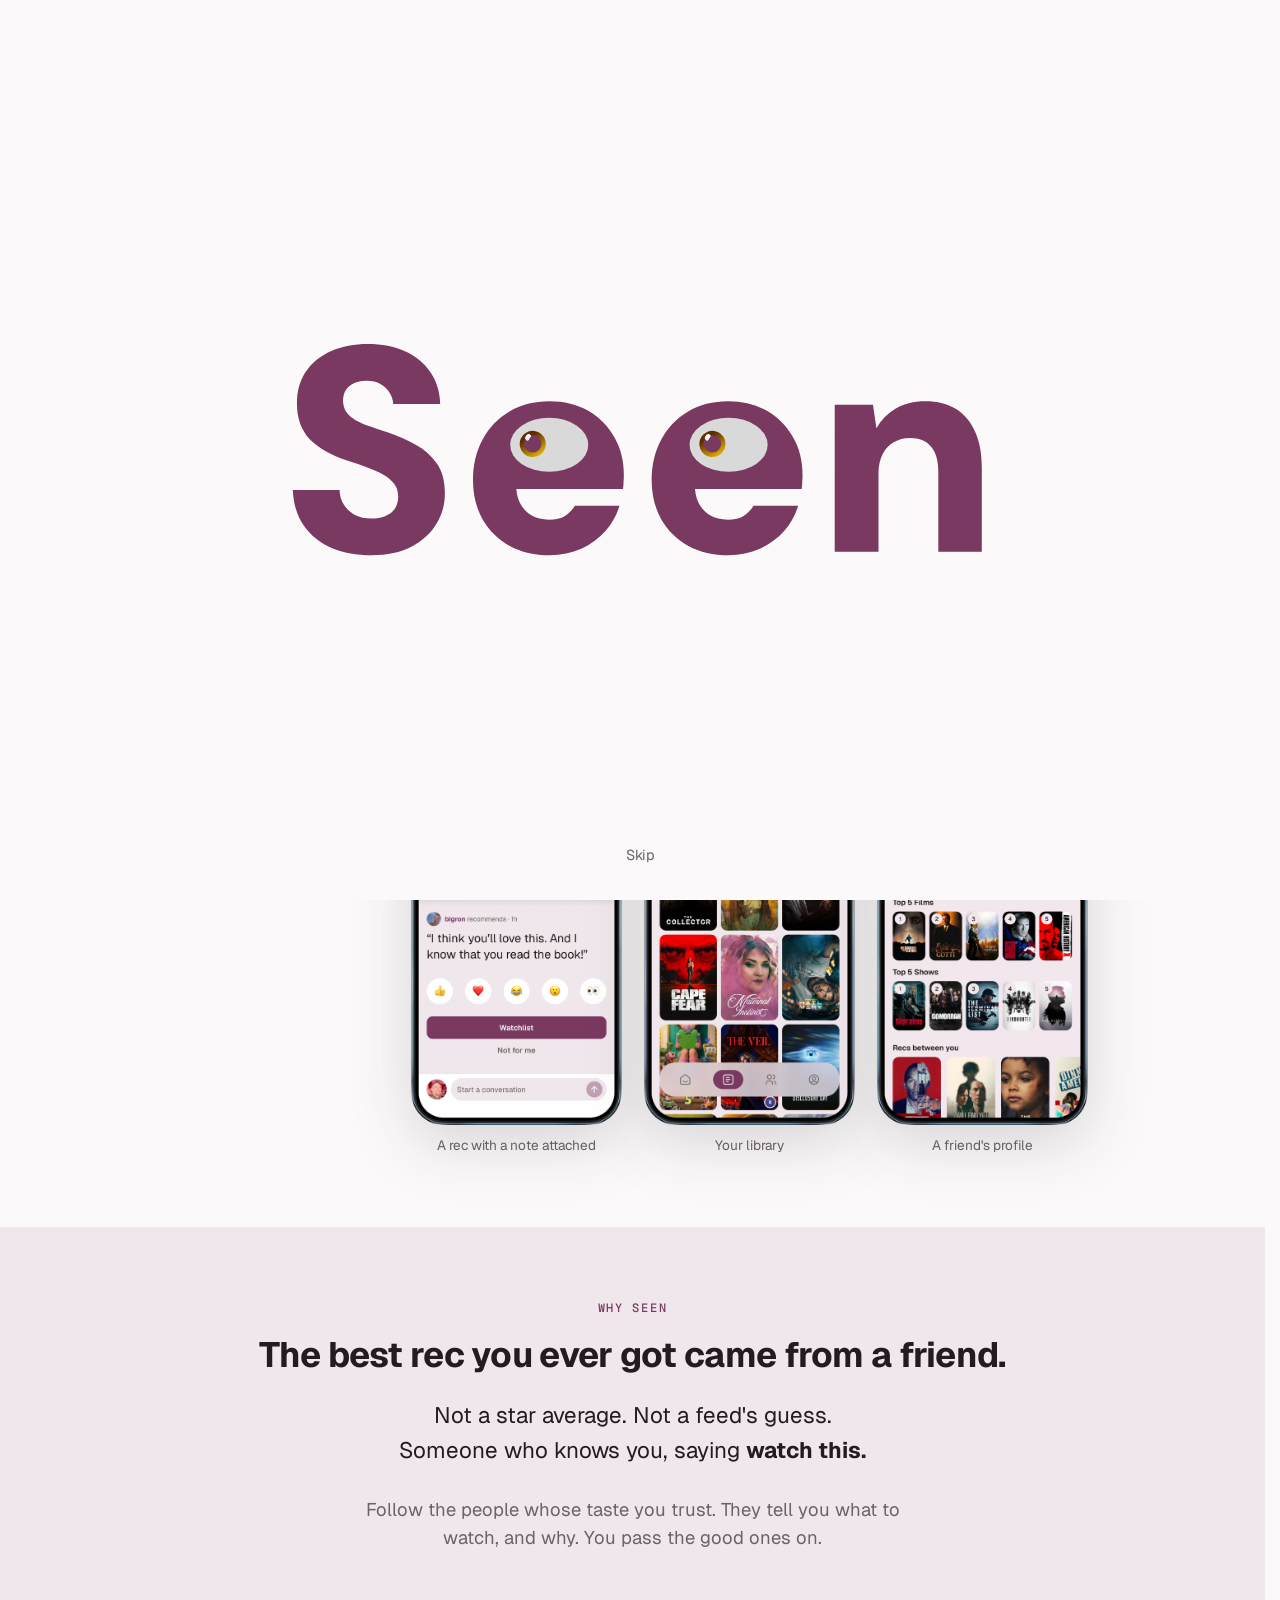
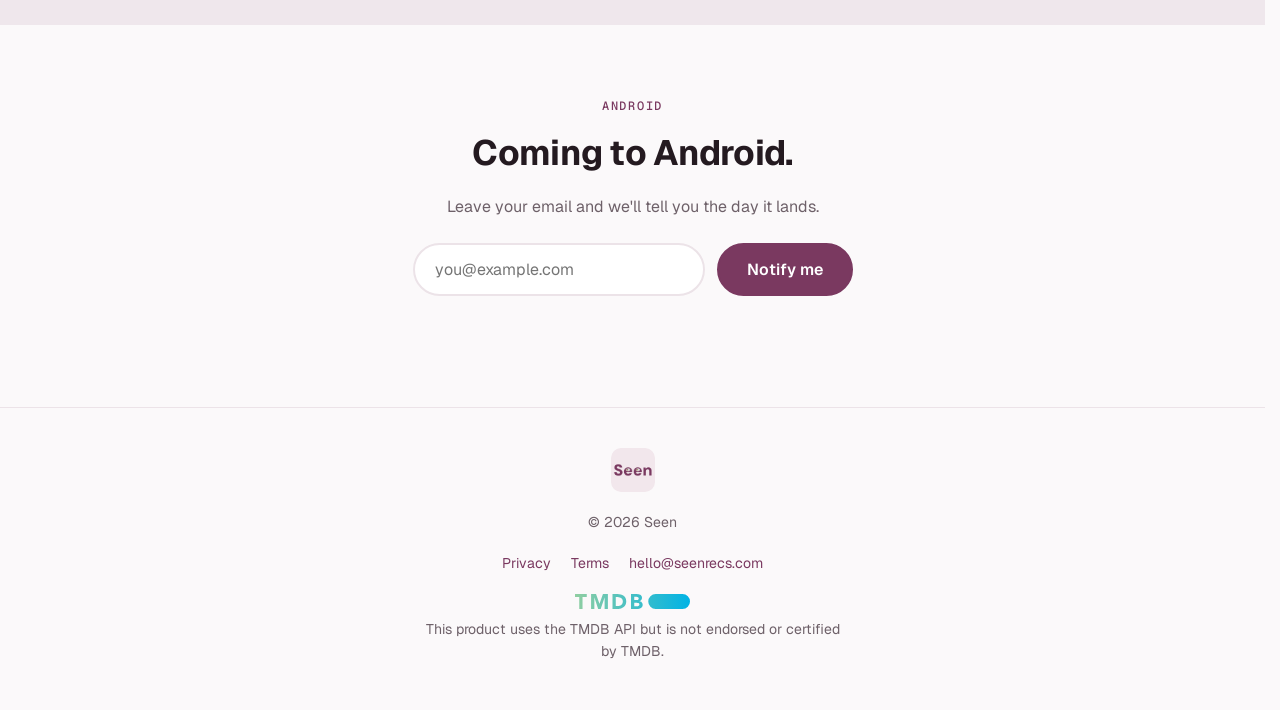
==== index.html @ de1d8d39 "copy: no em dashes in outgoing copy — dot separators in titles, sentence breaks in prose Co-Authored" ====
<!DOCTYPE html>
<html lang="en">
<head>
  <meta charset="UTF-8" />
  <meta name="viewport" content="width=device-width, initial-scale=1" />
  <title>Seen · What to watch, from friends you trust</title>
  <meta name="description" content="Seen is movie and TV recommendations from friends you trust, not an algorithm. Download on the App Store." />
  <link rel="canonical" href="https://seenrecs.com/" />

  <!-- Link sharing (Open Graph + Twitter). og-image.png is supplied
       separately: 1200x630, referenced absolutely so scrapers resolve it. -->
  <meta property="og:title" content="Seen · What to watch, from friends you trust" />
  <meta property="og:description" content="Seen is movie and TV recommendations from friends you trust, not an algorithm. Download on the App Store." />
  <meta property="og:type" content="website" />
  <meta property="og:url" content="https://seenrecs.com/" />
  <meta property="og:image" content="https://seenrecs.com/assets/og-image.png" />
  <meta property="og:image:width" content="1200" />
  <meta property="og:image:height" content="630" />
  <meta name="twitter:card" content="summary_large_image" />
  <meta name="twitter:title" content="Seen · What to watch, from friends you trust" />
  <meta name="twitter:description" content="Seen is movie and TV recommendations from friends you trust, not an algorithm. Download on the App Store." />
  <meta name="twitter:image" content="https://seenrecs.com/assets/og-image.png" />

  <link rel="icon" type="image/png" href="assets/icon.png" />
  <link rel="icon" type="image/png" sizes="32x32" href="assets/favicon-32.png" />
  <link rel="apple-touch-icon" sizes="180x180" href="assets/apple-touch-icon.png" />

  <script type="application/ld+json">
  {
    "@context": "https://schema.org",
    "@type": "SoftwareApplication",
    "name": "Seen",
    "description": "Seen is movie and TV recommendations from friends you trust, not an algorithm.",
    "operatingSystem": "iOS",
    "applicationCategory": "EntertainmentApplication",
    "url": "https://seenrecs.com/",
    "installUrl": "https://apps.apple.com/app/id6775920785"
  }
  </script>
  <script>
    // Decide the first-visit intro BEFORE first paint, so the site never
    // flashes underneath it. The class shows the overlay and locks scroll
    // via CSS; main.js reads the same class to run the sequence. Any
    // failure (blocked localStorage etc.) means no intro, site as normal.
    try {
      if (
        !matchMedia("(prefers-reduced-motion: reduce)").matches &&
        (new URLSearchParams(location.search).has("intro") ||
          !localStorage.getItem("seen-intro-seen"))
      ) {
        document.documentElement.classList.add("intro-pending");
      }
    } catch (e) {}
  </script>
  <link rel="preconnect" href="https://fonts.googleapis.com" />
  <link rel="preconnect" href="https://fonts.gstatic.com" crossorigin />
  <link href="https://fonts.googleapis.com/css2?family=Geist:wght@400;500;600;700;800&family=Geist+Mono:wght@400;500&display=swap" rel="stylesheet" />
  <link rel="stylesheet" href="styles.css" />
</head>
<body>

  <!-- ============================================================ -->
  <!-- FIRST-VISIT INTRO OVERLAY                                     -->
  <!-- Shown only when <html> has .intro-pending (set pre-paint in   -->
  <!-- the head). main.js clones the hero lockup into .intro-stage,  -->
  <!-- plays the darts full screen, then FLIPs it onto the hero.     -->
  <!-- ============================================================ -->
  <div class="intro" id="intro">
    <div class="intro-bg"></div>
    <div class="intro-stage" id="intro-stage" aria-hidden="true"></div>
    <button class="intro-skip" type="button" id="intro-skip" aria-label="Skip intro">Skip</button>
  </div>

  <!-- ============================================================ -->
  <!-- HERO                                                          -->
  <!-- ============================================================ -->
  <header class="hero">
    <div class="lockup-wrap">

      <!--
        Real wordmark, inlined from assets/wordwitheyes.svg (Figma export)
        so the irises can be animated — an <img> would not expose them.
        main.js hooks: .eye = whole eyeball groups (appear + blink),
        .iris = iris/pupil/highlight groups (gaze darts),
        .word-part = letterforms (assembly). Keep those classes if the
        export is ever replaced.
      -->
      <div class="lockup" role="img" aria-label="Seen">
        <svg class="lockup-svg" viewBox="0 0 906 266" fill="none" xmlns="http://www.w3.org/2000/svg" aria-hidden="true" focusable="false">
          <path class="word-part" id="wordmark" d="M114.934 265.853C96.5737 265.853 79.9272 262.793 64.9944 256.673C50.3064 250.308 38.6784 241.006 30.1104 228.766C21.5424 216.526 16.8912 201.47 16.1568 183.6H74.9088C75.1536 190.699 76.9896 196.942 80.4168 202.327C83.844 207.713 88.4952 211.997 94.3704 215.179C100.246 218.117 107.1 219.586 114.934 219.586C121.543 219.586 127.296 218.607 132.192 216.648C137.333 214.445 141.372 211.385 144.31 207.468C147.247 203.307 148.716 198.166 148.716 192.046C148.716 185.681 147.002 180.295 143.575 175.889C140.148 171.238 135.497 167.321 129.622 164.138C123.746 160.711 116.892 157.651 109.058 154.958C101.47 152.021 93.2689 149.206 84.456 146.513C64.1376 139.903 48.4704 130.968 37.4544 119.707C26.6832 108.446 21.2976 93.3912 21.2976 74.5416C21.2976 58.8744 25.092 45.5328 32.6808 34.5168C40.5144 23.256 51.1632 14.688 64.6272 8.81279C78.0912 2.93759 93.3913 -1.04118e-05 110.527 -1.04118e-05C128.153 -1.04118e-05 143.698 3.05999 157.162 9.17999C170.626 15.0552 181.275 23.7456 189.108 35.2512C196.942 46.512 201.103 59.976 201.593 75.6432H142.474C142.229 70.2576 140.638 65.3616 137.7 60.9552C135.007 56.5488 131.213 52.9992 126.317 50.3064C121.666 47.6136 116.158 46.2672 109.793 46.2672C104.162 46.0224 99.0217 46.8792 94.3704 48.8376C89.964 50.5512 86.292 53.3664 83.3544 57.2832C80.6616 60.9552 79.3152 65.6064 79.3152 71.2368C79.3152 76.6224 80.6616 81.396 83.3544 85.5576C86.292 89.4744 90.2089 92.9016 95.1049 95.8392C100.246 98.532 106.121 101.102 112.73 103.55C119.585 105.998 127.051 108.446 135.13 110.894C148.104 115.301 159.977 120.564 170.748 126.684C181.764 132.559 190.577 140.393 197.187 150.185C204.041 159.732 207.468 172.462 207.468 188.374C207.468 202.327 203.796 215.179 196.452 226.93C189.353 238.68 178.949 248.105 165.24 255.204C151.776 262.303 135.007 265.853 114.934 265.853ZM339.413 265.853C320.319 265.853 303.55 261.936 289.107 254.103C274.664 246.024 263.281 234.886 254.957 220.687C246.879 206.244 242.84 189.72 242.84 171.115C242.84 152.021 246.879 135.007 254.957 120.074C263.036 105.142 274.297 93.3912 288.74 84.8232C303.183 76.2552 319.952 71.9712 339.046 71.9712C357.651 71.9712 373.93 76.0104 387.884 84.0888C401.838 92.1672 412.731 103.183 420.565 117.137C428.643 130.846 432.682 146.758 432.682 164.873C432.682 167.321 432.56 170.136 432.315 173.318C432.315 176.256 432.07 179.316 431.581 182.498H282.13V150.552H376.501C376.011 140.27 372.217 132.07 365.117 125.95C358.263 119.585 349.695 116.402 339.413 116.402C331.58 116.402 324.481 118.238 318.116 121.91C311.751 125.582 306.61 131.09 302.693 138.434C299.021 145.778 297.185 155.081 297.185 166.342V177.358C297.185 185.926 298.777 193.514 301.959 200.124C305.386 206.734 310.16 211.875 316.28 215.547C322.645 219.219 330.111 221.055 338.679 221.055C346.757 221.055 353.367 219.463 358.508 216.281C363.893 212.854 368.055 208.57 370.993 203.429H427.174C423.747 215.179 417.872 225.828 409.549 235.375C401.226 244.678 391.066 252.144 379.071 257.775C367.076 263.16 353.857 265.853 339.413 265.853ZM564.252 265.853C545.157 265.853 528.389 261.936 513.945 254.103C499.502 246.024 488.119 234.886 479.796 220.687C471.717 206.244 467.678 189.72 467.678 171.115C467.678 152.021 471.717 135.007 479.796 120.074C487.874 105.142 499.135 93.3912 513.578 84.8232C528.021 76.2552 544.79 71.9712 563.885 71.9712C582.489 71.9712 598.769 76.0104 612.722 84.0888C626.676 92.1672 637.57 103.183 645.403 117.137C653.482 130.846 657.521 146.758 657.521 164.873C657.521 167.321 657.398 170.136 657.154 173.318C657.154 176.256 656.909 179.316 656.419 182.498H506.969V150.552H601.339C600.849 140.27 597.055 132.07 589.956 125.95C583.101 119.585 574.533 116.402 564.252 116.402C556.418 116.402 549.319 118.238 542.954 121.91C536.589 125.582 531.449 131.09 527.532 138.434C523.86 145.778 522.024 155.081 522.024 166.342V177.358C522.024 185.926 523.615 193.514 526.797 200.124C530.225 206.734 534.998 211.875 541.118 215.547C547.483 219.219 554.949 221.055 563.517 221.055C571.596 221.055 578.205 219.463 583.346 216.281C588.732 212.854 592.893 208.57 595.831 203.429H652.013C648.586 215.179 642.71 225.828 634.387 235.375C626.064 244.678 615.905 252.144 603.91 257.775C591.914 263.16 578.695 265.853 564.252 265.853ZM698.025 261.447V76.3776H746.128L750.534 106.121C756.165 95.8392 764.121 87.6384 774.402 81.5184C784.684 75.1536 797.169 71.9712 811.857 71.9712C827.279 71.9712 840.254 75.276 850.78 81.8856C861.306 88.4952 869.262 98.0424 874.648 110.527C880.278 122.767 883.094 137.822 883.094 155.693V261.447H828.381V160.834C828.381 147.37 825.443 136.966 819.568 129.622C813.938 122.033 804.88 118.238 792.395 118.238C785.051 118.238 778.319 120.074 772.199 123.746C766.324 127.174 761.673 132.192 758.245 138.802C754.818 145.411 753.105 153.367 753.105 162.67V261.447H698.025Z" fill="var(--plum)" />
          <path class="word-part" id="e-slot-right" d="M522.159 110.51H603.746V160.822H522.159V110.51Z" fill="var(--plum)" />
          <rect class="word-part" id="e-slot-left" x="297.794" y="110.51" width="81.5873" height="50.3122" fill="var(--plum)" />
          <g class="eye" id="eye-right">
            <ellipse id="eye-right-sclera" cx="564.493" cy="126.848" rx="49.1335" ry="34.0155" fill="#D9D9D9" />
            <!-- The exported pose (irises glancing left, as on the app icon) is the
                 rest / no-JS / reduced-motion state. data-center-dx/dy is each
                 iris's offset from the sclera centre; main.js uses it to hold the
                 eyes centred during the intro, then settles back to this pose. -->
            <g class="iris" id="eye-right-inner" data-center-dx="20.352" data-center-dy="1.149">
              <circle id="eye-right-iris" cx="544.141" cy="125.699" r="16.4185" transform="rotate(-32.5928 544.141 125.699)" fill="url(#paint0_linear_211_2)" />
              <circle id="eye-right-pupil" cx="544.141" cy="125.699" r="10.9457" fill="var(--plum)" />
              <path id="eye-right-highlight" d="M540.666 118.011C539.02 120.093 538.947 122.806 536.611 121.339C534.274 119.872 533.844 117.787 535.491 115.704C537.137 113.622 538.171 112.281 540.507 113.748C542.844 115.215 542.312 115.928 540.666 118.011Z" fill="#FFFEFE" />
            </g>
          </g>
          <g class="eye" id="eye-left">
            <ellipse id="eye-left-sclera" cx="338.768" cy="126.848" rx="49.1335" ry="34.0155" fill="#D9D9D9" />
            <g class="iris" id="eye-left-inner" data-center-dx="20.711" data-center-dy="1.149">
              <circle id="eye-left-iris" cx="318.057" cy="125.699" r="16.4185" transform="rotate(-32.5928 318.057 125.699)" fill="url(#paint1_linear_211_2)" />
              <circle id="eye-left-pupil" cx="318.057" cy="125.699" r="10.9457" fill="var(--plum)" />
              <path id="eye-left-highlight" d="M314.582 118.011C312.936 120.093 312.863 122.806 310.526 121.339C308.19 119.872 307.76 117.787 309.406 115.704C311.053 113.622 312.087 112.281 314.423 113.748C316.76 115.215 316.228 115.928 314.582 118.011Z" fill="#FFFEFE" />
            </g>
          </g>
          <defs>
<linearGradient id="paint0_linear_211_2" x1="544.141" y1="109.281" x2="544.141" y2="142.118" gradientUnits="userSpaceOnUse">
<stop offset="0.192308" stop-color="#5F2C00"/>
<stop offset="1" stop-color="#DCB000"/>
</linearGradient>
<linearGradient id="paint1_linear_211_2" x1="318.057" y1="109.281" x2="318.057" y2="142.118" gradientUnits="userSpaceOnUse">
<stop offset="0.192308" stop-color="#5F2C00"/>
<stop offset="1" stop-color="#DCB000"/>
</linearGradient>
</defs>
        </svg>

        <!-- Real early-user labels, in glance order: left, right, left.
             "bigron" is a handle — keep it lowercase. -->
        <div class="gaze-label gaze-label--left" id="gaze-label-1" aria-hidden="true">
          <div class="label-header">
            <img class="label-avatar" src="assets/bobby.png" alt="" width="24" height="24" />
            <span class="label-text">Bobby · Sinners</span>
          </div>
          <img class="label-poster" src="assets/poster-sinners.png" alt="" />
        </div>
        <div class="gaze-label gaze-label--right" id="gaze-label-2" aria-hidden="true">
          <div class="label-header">
            <img class="label-avatar" src="assets/paul.png" alt="" width="24" height="24" />
            <span class="label-text">Paul · The Penguin</span>
          </div>
          <img class="label-poster" src="assets/poster-penguin.png" alt="" />
        </div>
        <div class="gaze-label gaze-label--left gaze-label--low" id="gaze-label-3" aria-hidden="true">
          <div class="label-header">
            <img class="label-avatar" src="assets/bigron.png" alt="" width="24" height="24" />
            <span class="label-text">bigron · Reacher</span>
          </div>
          <img class="label-poster" src="assets/poster-reacher.png" alt="" />
        </div>
      </div>

      <!-- Reused from the app's sign-in screen. No period — it stands alone. -->
      <p class="strapline">What to watch, from the people<br />who actually know you</p>

      <div class="cta-row">
        <a class="btn btn--store" href="https://apps.apple.com/app/id6775920785">
          <svg class="btn-apple-logo" viewBox="0 0 814 1000" fill="currentColor" aria-hidden="true" focusable="false"><path d="M788.1 340.9c-5.8 4.5-108.2 62.2-108.2 190.5 0 148.4 130.3 200.9 134.2 202.2-.6 3.2-20.7 71.9-68.7 141.9-42.8 61.6-87.5 123.1-155.5 123.1s-85.5-39.5-164-39.5c-76.5 0-103.7 40.8-165.9 40.8s-105.6-57-155.5-127C46.7 790.7 0 663 0 541.8c0-194.4 126.4-297.5 250.8-297.5 66.1 0 121.2 43.4 162.7 43.4 39.5 0 101.1-46 176.3-46 28.5 0 130.9 2.6 198.3 99.2zm-234-181.5c31.1-36.9 53.1-88.1 53.1-139.3 0-7.1-.6-14.3-1.9-20.1-50.6 1.9-110.8 33.7-147.1 75.8-28.5 32.4-55.1 83.6-55.1 135.5 0 7.8 1.3 15.6 1.9 18.1 3.2.6 8.4 1.3 13.6 1.3 45.4 0 102.5-30.4 135.5-71.3z"/></svg>
          <span>Download on the App&nbsp;Store</span>
        </a>
        <!-- Google G, not a Play badge: still not a store link. -->
        <button class="btn btn--store" type="button" id="android-cta">
          <img class="btn-google-logo" src="assets/google-g.png" alt="" width="19" height="19" />
          <span>Get notified on Android</span>
        </button>
      </div>
    </div>
  </header>

  <main>

    <!-- ============================================================ -->
    <!-- APP SCREENSHOTS                                               -->
    <!-- ============================================================ -->
    <section class="section section--shots" aria-labelledby="shots-heading">
      <p class="eyebrow">The app</p>
      <h2 id="shots-heading">See what your friends are watching.</h2>

      <div class="shots-grid">
        <figure class="shot">
          <img class="shot-img" src="assets/screenshot-home.png" alt="Seen home screen with recommendations from friends" loading="lazy" />
          <figcaption>Recs from friends, on home</figcaption>
        </figure>
        <figure class="shot">
          <img class="shot-img" src="assets/screenshot-rec.png" alt="A recommendation from a friend with their note" loading="lazy" />
          <figcaption>A rec with a note&nbsp;attached</figcaption>
        </figure>
        <figure class="shot">
          <img class="shot-img" src="assets/screenshot-library.png" alt="The library of shows and films you have seen" loading="lazy" />
          <figcaption>Your library</figcaption>
        </figure>
        <figure class="shot">
          <img class="shot-img" src="assets/screenshot-profile.png" alt="A friend's profile on Seen" loading="lazy" />
          <figcaption>A friend's profile</figcaption>
        </figure>
      </div>
    </section>

    <!-- ============================================================ -->
    <!-- WHY / HOW IT WORKS                                            -->
    <!-- ============================================================ -->
    <section class="section section--why" aria-labelledby="why-heading">
      <p class="eyebrow">Why Seen</p>
      <h2 id="why-heading">The best rec you ever got came from a friend.</h2>
      <p class="why-copy">
        Not a star average. Not a feed's guess.<br />
        Someone who knows you, saying <strong>watch&nbsp;this.</strong>
      </p>
      <p class="why-copy why-copy--support">
        Follow the people whose taste you trust. They tell you what to watch,
        and why. You pass the good ones on.
      </p>
    </section>

    <!-- ============================================================ -->
    <!-- ANDROID SIGNUP                                                -->
    <!-- ============================================================ -->
    <section class="section section--android" id="android" aria-labelledby="android-heading">
      <p class="eyebrow">Android</p>
      <h2 id="android-heading">Coming to Android.</h2>
      <p class="android-copy">Leave your email and we'll tell you the day it&nbsp;lands.</p>

      <form class="signup-form" id="signup-form" novalidate>
        <div class="signup-row">
          <label class="visually-hidden" for="signup-email">Email address</label>
          <input
            class="signup-input"
            type="email"
            id="signup-email"
            name="email"
            placeholder="you@example.com"
            autocomplete="email"
            inputmode="email"
            required
          />
          <button class="btn btn--primary" type="submit" id="signup-submit">Notify me</button>
        </div>

        <!-- Honeypot: hidden from humans; bots that fill it get dropped silently. -->
        <div class="hp-field" aria-hidden="true">
          <label for="signup-website">Leave this field empty</label>
          <input type="text" id="signup-website" name="website" tabindex="-1" autocomplete="off" />
        </div>

        <p class="signup-status" id="signup-status" role="status" aria-live="polite"></p>
      </form>
    </section>
  </main>

  <!-- ============================================================ -->
  <!-- FOOTER                                                        -->
  <!-- ============================================================ -->
  <footer class="footer">
    <div class="footer-inner">
      <img class="footer-icon" src="assets/icon.png" alt="" width="44" height="44" />
      <p class="footer-brand">© 2026 Seen</p>

      <nav class="footer-links" aria-label="Footer">
        <a href="https://ptaylor126.github.io/seen/privacy.html">Privacy</a>
        <a href="https://ptaylor126.github.io/seen/terms.html">Terms</a>
        <!-- TODO: Replace with the real contact address (e.g. hello@seenrecs.com once domain email is set up). -->
        <a href="mailto:hello@seenrecs.com">hello@seenrecs.com</a>
      </nav>

      <div class="footer-tmdb">
        <!-- Official TMDB "blue short" logo, unmodified (TMDB's own
             green-to-blue gradient). 115x15 matches its 273.42:35.52
             viewBox ratio. -->
        <img class="tmdb-logo" src="assets/tmdb-logo.svg" alt="TMDB" width="115" height="15" />
        <p>This product uses the TMDB API but is not endorsed or certified by TMDB.</p>
      </div>
    </div>
  </footer>

  <script src="main.js"></script>
</body>
</html>
---- styles.css ----
/* ============================================================
   Seen — marketing site
   Plum system tokens from the site PRD (§5).
   ============================================================ */

:root {
  --plum:       #7A3960;  /* accent, brand */
  --plum-dark:  #5E2B4A;  /* hover */
  --wash:       #E4CADB;  /* soft plum panels */
  --wash-deep:  #EFE7EC;  /* icon background tone, section wash */
  --ink:        #241A20;  /* near-black warm text */
  --muted:      #6E6169;  /* secondary text */
  --paper:      #FBF9FA;  /* page background, warm white */
  --line:       #ECE3E8;  /* hairlines */

  --font-sans: "Geist", system-ui, -apple-system, sans-serif;
  --font-mono: "Geist Mono", ui-monospace, "SF Mono", monospace;
}

* {
  box-sizing: border-box;
  margin: 0;
  padding: 0;
}

html {
  scroll-behavior: smooth;
  /* Keep layout width identical whether or not the scrollbar is shown,
     so removing the intro's scroll lock doesn't reflow the page. */
  scrollbar-gutter: stable;
}

@media (prefers-reduced-motion: reduce) {
  html {
    scroll-behavior: auto;
  }
}

body {
  font-family: var(--font-sans);
  background: var(--paper);
  color: var(--ink);
  line-height: 1.5;
  -webkit-font-smoothing: antialiased;
}

.visually-hidden {
  position: absolute;
  width: 1px;
  height: 1px;
  overflow: hidden;
  clip: rect(0 0 0 0);
  white-space: nowrap;
}

/* ── Shared section chrome ─────────────────────────────────── */

.section {
  max-width: 960px;
  margin: 0 auto;
  padding: 72px 24px;
  text-align: center;
}

.eyebrow {
  font-family: var(--font-mono);
  font-size: 0.75rem;
  font-weight: 500;
  letter-spacing: 0.14em;
  text-transform: uppercase;
  color: var(--plum);
  margin-bottom: 12px;
}

.section h2 {
  font-size: clamp(1.6rem, 4vw, 2.2rem);
  font-weight: 700;
  letter-spacing: -0.02em;
  margin-bottom: 16px;
  text-wrap: balance;
}

/* Running copy: avoid a single orphaned word on the last line. */
.why-copy,
.android-copy,
.shot figcaption,
.footer-tmdb p {
  text-wrap: pretty;
}

/* ── Buttons: stadium pills ────────────────────────────────── */

.btn {
  display: inline-block;
  font-family: var(--font-sans);
  font-size: 1rem;
  font-weight: 600;
  line-height: 1;
  padding: 16px 28px;
  border-radius: 999px;
  border: 2px solid var(--plum);
  cursor: pointer;
  text-decoration: none;
  transition: background-color 0.15s ease, border-color 0.15s ease, color 0.15s ease;
}

.btn--primary {
  background: var(--plum);
  color: #fff;
}

.btn--primary:hover {
  background: var(--plum-dark);
  border-color: var(--plum-dark);
}

/* Hero download buttons: black like the app's store buttons, and a fixed
   equal width so the pair lines up. White on black is 21:1 contrast. */
.btn--store {
  display: inline-flex;
  align-items: center;
  justify-content: center;
  gap: 10px;
  width: 310px;
  background: #000;
  border-color: #000;
  color: #fff;
}

.btn--store {
  transition: background-color 0.15s ease, border-color 0.15s ease,
    transform 0.15s ease, box-shadow 0.15s ease;
}

/* Hover-capable devices only, so the lift can't stick after a tap. */
@media (hover: hover) {
  .btn--store:hover {
    background: #1d1d1f;
    border-color: #1d1d1f;
    transform: translateY(-2px);
    box-shadow: 0 10px 22px rgba(36, 26, 32, 0.28);
  }
}

.btn-apple-logo {
  width: 17px;
  height: 21px;
  flex: none;
  margin-top: -2px; /* optical centring of the Apple mark */
}

.btn-google-logo {
  width: 19px;
  height: 19px;
  flex: none;
}

.btn:focus-visible,
.signup-input:focus-visible,
a:focus-visible {
  outline: 3px solid var(--plum);
  outline-offset: 3px;
}

/* ── First-visit intro overlay ─────────────────────────────── */

/* Hidden unless the pre-paint head script adds .intro-pending to <html>.
   The overlay covers the site from the first frame; main.js populates
   .intro-stage and removes everything at handoff. */
.intro {
  display: none;
  position: fixed;
  inset: 0;
  z-index: 100;
  align-items: center;
  justify-content: center;
}

.intro-pending .intro {
  display: flex;
}

/* Lock page scroll while the overlay is up. */
.intro-pending {
  overflow: hidden;
}

/* Hide the hero's own lockup while the intro plays, so the backdrop
   fade doesn't show a second copy beneath the moving one. The class is
   removed at the exact moment the intro clone has landed on it. */
.intro-pending .hero .lockup-svg {
  visibility: hidden;
}

.intro-bg {
  position: absolute;
  inset: 0;
  background: var(--paper);
}

.intro-stage {
  position: relative;
  width: min(78vw, 720px);
}

/* Full screen gives the cards more room: bigger type, and they sit
   fully beside the lockup on the side the eyes glance to. */
.intro-stage .gaze-label {
  font-size: 1rem;
}

.intro-stage .gaze-label--left {
  left: auto;
  right: 100%;
  margin-right: 28px;
  top: -16%;
}

.intro-stage .gaze-label--right {
  right: auto;
  left: 100%;
  margin-left: 28px;
  top: 0;
}

.intro-stage .gaze-label--low {
  left: auto;
  right: 100%;
  margin-right: 28px;
  top: 30%;
}

/* Narrow screens: no room beside the lockup, so the cards sit above
   (left glances) and below (right glance) it instead, a size down so
   they clear the Skip control. */
@media (max-width: 600px) {
  .intro-stage .gaze-label {
    font-size: 0.85rem;
  }

  .intro-stage .gaze-label--left {
    right: auto;
    left: -4%;
    margin-right: 0;
    top: auto;
    bottom: 115%;
  }

  .intro-stage .gaze-label--right {
    left: auto;
    right: -4%;
    margin-left: 0;
    top: 115%;
  }

  .intro-stage .gaze-label--low {
    right: auto;
    left: 4%;
    margin-right: 0;
    top: 120%;
  }
}

.intro-skip {
  position: absolute;
  bottom: 28px;
  left: 50%;
  transform: translateX(-50%);
  background: none;
  border: none;
  padding: 8px 18px;
  border-radius: 999px;
  font-family: var(--font-sans);
  font-size: 0.9rem;
  color: var(--muted);
  cursor: pointer;
}

.intro-skip:hover {
  color: var(--ink);
  text-decoration: underline;
}

.intro-skip:focus-visible {
  outline: 3px solid var(--plum);
  outline-offset: 2px;
}

/* No Skip control on narrow/touch widths; the intro just plays. */
@media (max-width: 600px) {
  .intro-skip {
    display: none;
  }
}

/* ── Hero ──────────────────────────────────────────────────── */

.hero {
  padding: 48px 24px 64px;
  text-align: center;
}

.lockup-wrap {
  max-width: 720px;
  margin: 0 auto;
}

.lockup {
  position: relative;
  max-width: 520px;
  margin: 0 auto;
  padding: 40px 0 8px;
}

.lockup-svg {
  display: block;
  width: 100%;
  height: auto;
}

/* Default (no JS / reduced motion) = resting state: assembled lockup,
   eyes centred, labels hidden. JS only adds motion on top. */
.word-part,
.eye {
  transform-box: fill-box;
  transform-origin: center;
}

/* Smooths the hover eye-follow (main.js sets inline transforms). The
   dart animations are WAAPI and override base styles, so this
   transition never affects them. */
.iris {
  transition: transform 0.25s ease;
}

/* Mini rec card: friend line as a header, big poster underneath. The
   card sizes itself to the name-and-title line; the poster fills that
   width at its natural 2:3 ratio. */
.gaze-label {
  position: absolute;
  display: flex;
  flex-direction: column;
  gap: 8px;
  width: max-content;
  padding: 8px;
  background: #fff;
  border: 1px solid var(--line);
  border-radius: 14px;
  box-shadow: 0 10px 24px rgba(36, 26, 32, 0.1);
  font-size: 0.85rem;
  font-weight: 500;
  white-space: nowrap;
  opacity: 0;
  pointer-events: none;
}

.label-header {
  display: flex;
  align-items: center;
  gap: 8px;
  padding-right: 6px;
}

.label-poster {
  /* width: 0 keeps the image's intrinsic 315px out of the card's
     max-content sizing; min-width stretches it back to the card width
     set by the header line. */
  width: 0;
  min-width: 100%;
  height: auto;
  aspect-ratio: 2 / 3;
  object-fit: cover;
  border-radius: 8px;
}

.label-avatar {
  width: 24px;
  height: 24px;
  border-radius: 50%;
  object-fit: cover;
  flex: none;
}

/* Card positions in the in-page hero. Small screens first: the cards
   must never cover the word, and at page top there is only ~88px above
   the lockup (not enough for a card), so they all sit BELOW the word —
   left glances hug the left edge, the right glance the right edge.
   From 900px up they sit fully beside the word instead. */
.gaze-label--left {
  left: 0;
  top: 105%;
}

.gaze-label--right {
  right: 0;
  top: 105%;
}

.gaze-label--low {
  left: 8%;
  top: 112%;
}

@media (max-width: 899px) {
  /* One type size down so the below-the-word cards stay compact. */
  .hero .gaze-label {
    font-size: 0.75rem;
  }
}

@media (min-width: 900px) {
  .gaze-label--left {
    left: auto;
    right: 100%;
    margin-right: 16px;
    top: -25%;
  }

  .gaze-label--right {
    right: auto;
    left: 100%;
    margin-left: 16px;
    top: -25%;
  }

  .gaze-label--low {
    left: auto;
    right: 100%;
    margin-right: 16px;
    top: 15%;
  }
}

.strapline {
  font-size: clamp(1.35rem, 3.4vw, 1.75rem);
  font-weight: 600;
  letter-spacing: -0.015em;
  line-height: 1.3;
  color: var(--ink);
  margin: 24px auto 32px;
  max-width: 30em;
  text-wrap: balance;
}

.cta-row {
  display: flex;
  flex-wrap: wrap;
  justify-content: center;
  gap: 14px;
}

/* ── Scroll reveal ─────────────────────────────────────────── */

/* One restrained rule reused across the page: rise 12px, fade in, once.
   main.js adds .reveal (then .is-visible on intersection), so without JS
   or with reduced motion nothing is hidden and nothing moves. */
.reveal {
  opacity: 0;
  transform: translateY(12px);
  transition: opacity 0.5s ease-out, transform 0.5s ease-out;
  transition-delay: var(--reveal-delay, 0ms);
}

.reveal.is-visible {
  opacity: 1;
  transform: none;
}

/* ── Screenshots ───────────────────────────────────────────── */

.shots-grid {
  display: grid;
  grid-template-columns: repeat(auto-fit, minmax(150px, 1fr));
  gap: 20px;
  margin-top: 36px;
}

.shot-img {
  display: block;
  width: 100%;
  height: auto;
  /* The exports have transparent rounded corners, so drop-shadow follows
     the shape; box-shadow would draw a rectangle behind the corners. */
  filter: drop-shadow(0 18px 30px rgba(36, 26, 32, 0.16));
}

.shot figcaption {
  margin-top: 10px;
  font-size: 0.85rem;
  color: var(--muted);
}

/* ── Why / how it works ────────────────────────────────────── */

.section--why {
  max-width: none;
  background: var(--wash-deep);
}

/* Centered statement blocks; larger than body text so the section
   carries weight without the old three-step grid. */
.why-copy {
  max-width: 30em;
  margin: 0 auto;
  font-size: clamp(1.15rem, 2.4vw, 1.4rem);
  line-height: 1.55;
  color: var(--ink);
}

.why-copy strong {
  font-weight: 700;
}

.why-copy--support {
  margin-top: 28px;
  font-size: clamp(1rem, 2vw, 1.15rem);
  color: var(--muted);
}

/* ── Android signup ────────────────────────────────────────── */

.android-copy {
  color: var(--muted);
  margin-bottom: 24px;
}

.signup-form {
  max-width: 440px;
  margin: 0 auto;
}

.signup-row {
  display: flex;
  flex-wrap: wrap;
  justify-content: center;
  gap: 12px;
}

.signup-input {
  flex: 1 1 220px;
  font-family: var(--font-sans);
  font-size: 1rem;
  padding: 14px 20px;
  border: 2px solid var(--line);
  border-radius: 999px;
  background: #fff;
  color: var(--ink);
}

.signup-input:focus {
  border-color: var(--plum);
  outline: none;
}

/* Honeypot: visually gone but still in the DOM for bots to find. */
.hp-field {
  position: absolute;
  left: -9999px;
  width: 1px;
  height: 1px;
  overflow: hidden;
}

.signup-status {
  margin-top: 16px;
  font-size: 0.95rem;
  min-height: 1.5em;
}

.signup-status.is-error {
  color: #A03232;
}

/* ── Footer ────────────────────────────────────────────────── */

.footer {
  border-top: 1px solid var(--line);
  padding: 40px 24px 48px;
}

.footer-inner {
  max-width: 960px;
  margin: 0 auto;
  display: flex;
  flex-direction: column;
  align-items: center;
  gap: 20px;
  text-align: center;
  font-size: 0.88rem;
  color: var(--muted);
}

/* App icon sits centered above the copyright line. The column gap on
   .footer-inner provides the space beneath it. */
.footer-icon {
  width: 44px;
  height: 44px;
  border-radius: 10px;
}

.footer-links {
  display: flex;
  flex-wrap: wrap;
  justify-content: center;
  gap: 20px;
}

.footer-links a {
  color: var(--plum);
  text-decoration: none;
}

.footer-links a:hover {
  text-decoration: underline;
}

.footer-tmdb {
  display: flex;
  flex-direction: column;
  align-items: center;
  gap: 10px;
  max-width: 34em;
}

.tmdb-logo {
  height: 15px;
  width: auto;
}

/* ── Small screens ─────────────────────────────────────────── */

@media (max-width: 480px) {
  .section {
    padding: 56px 20px;
  }

  .cta-row .btn {
    width: 100%;
    text-align: center;
  }

  /* Smaller cards so they do not overflow narrow screens. */
  .gaze-label {
    font-size: 0.75rem;
    gap: 6px;
    padding: 6px;
    border-radius: 12px;
  }

  .label-header {
    gap: 6px;
  }

  .label-avatar {
    width: 20px;
    height: 20px;
  }
}
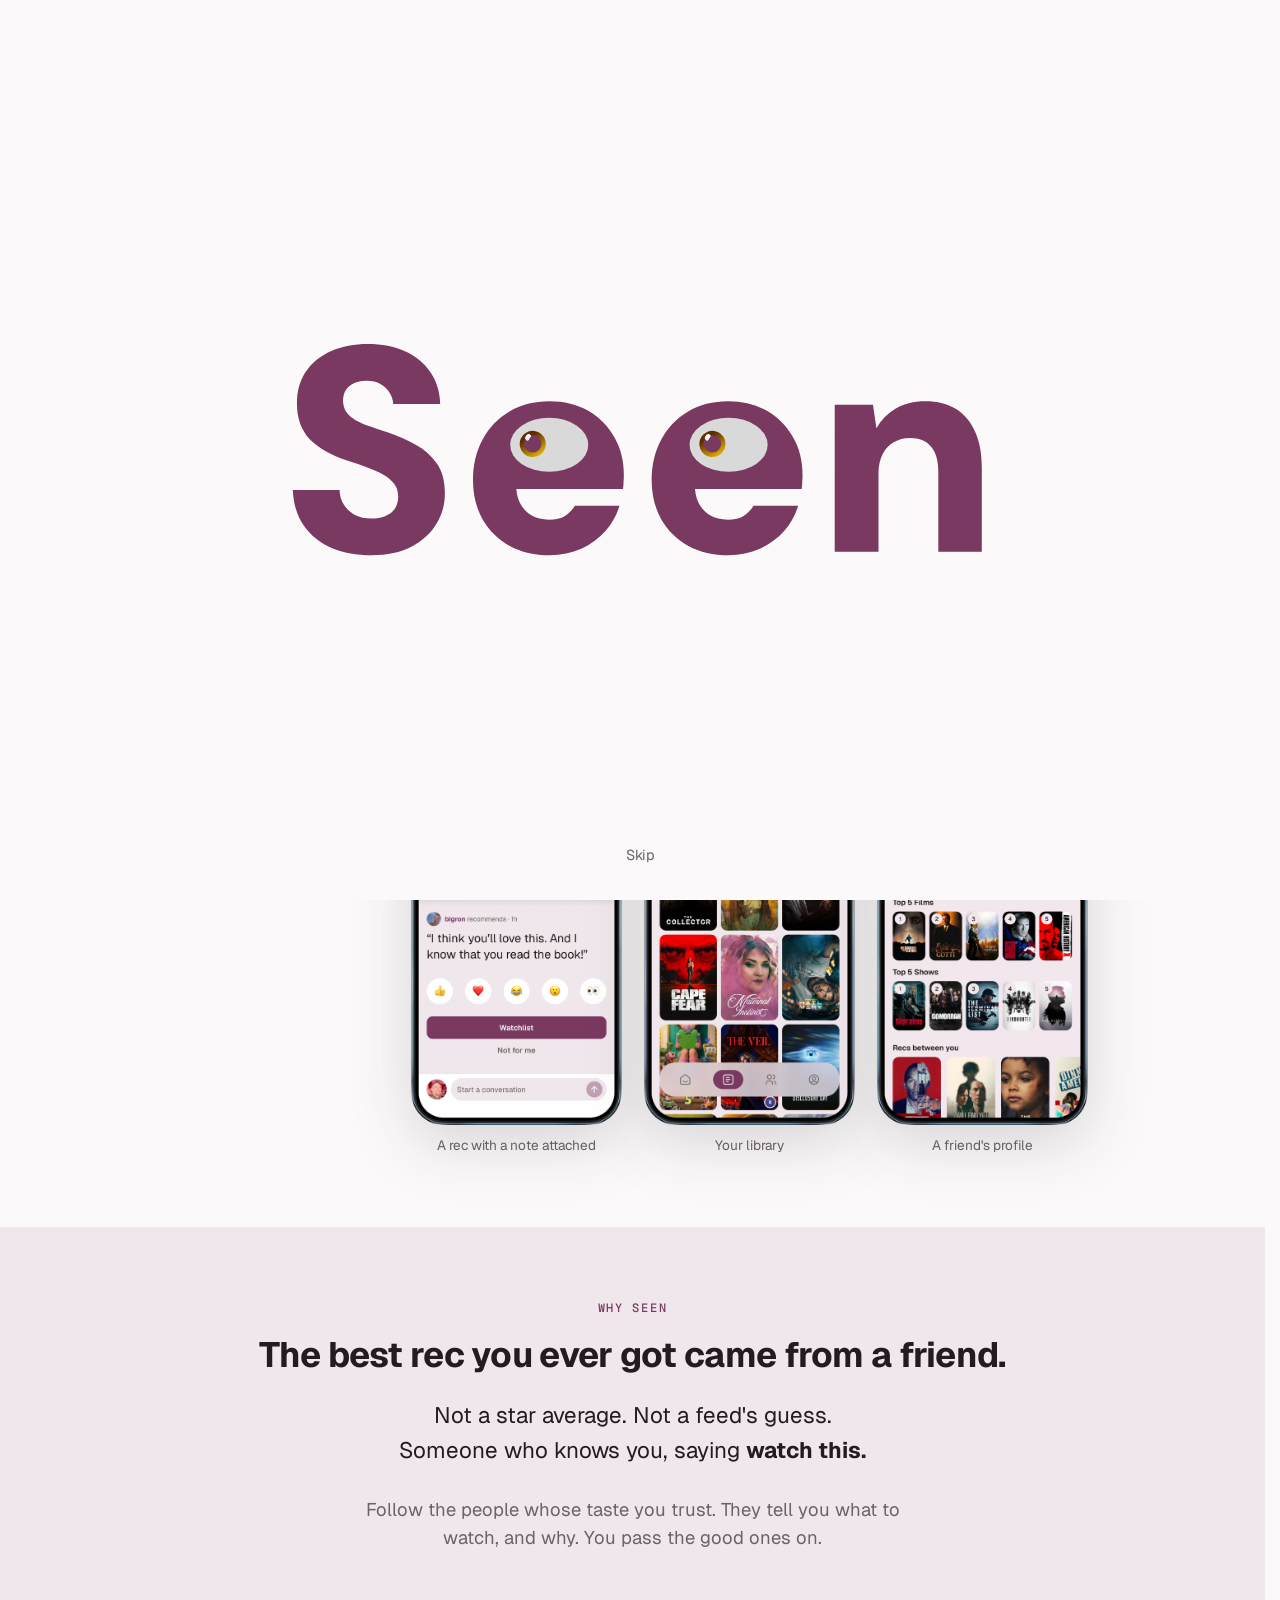
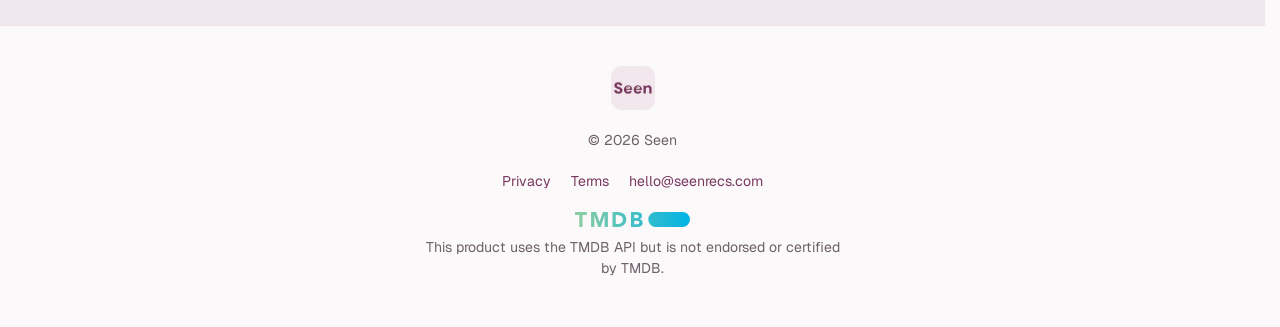
==== commit 8c766ee5: "Android is live: Play Store CTAs replace the waitlist" ====
--- a/index.html
+++ b/index.html
@@ -155,11 +155,10 @@
           <svg class="btn-apple-logo" viewBox="0 0 814 1000" fill="currentColor" aria-hidden="true" focusable="false"><path d="M788.1 340.9c-5.8 4.5-108.2 62.2-108.2 190.5 0 148.4 130.3 200.9 134.2 202.2-.6 3.2-20.7 71.9-68.7 141.9-42.8 61.6-87.5 123.1-155.5 123.1s-85.5-39.5-164-39.5c-76.5 0-103.7 40.8-165.9 40.8s-105.6-57-155.5-127C46.7 790.7 0 663 0 541.8c0-194.4 126.4-297.5 250.8-297.5 66.1 0 121.2 43.4 162.7 43.4 39.5 0 101.1-46 176.3-46 28.5 0 130.9 2.6 198.3 99.2zm-234-181.5c31.1-36.9 53.1-88.1 53.1-139.3 0-7.1-.6-14.3-1.9-20.1-50.6 1.9-110.8 33.7-147.1 75.8-28.5 32.4-55.1 83.6-55.1 135.5 0 7.8 1.3 15.6 1.9 18.1 3.2.6 8.4 1.3 13.6 1.3 45.4 0 102.5-30.4 135.5-71.3z"/></svg>
           <span>Download on the App&nbsp;Store</span>
         </a>
-        <!-- Google G, not a Play badge: still not a store link. -->
-        <button class="btn btn--store" type="button" id="android-cta">
+        <a class="btn btn--store" href="https://play.google.com/store/apps/details?id=com.paultaylor.seen">
           <img class="btn-google-logo" src="assets/google-g.png" alt="" width="19" height="19" />
-          <span>Get notified on Android</span>
-        </button>
+          <span>Get it on Google Play</span>
+        </a>
       </div>
     </div>
   </header>
@@ -208,40 +207,6 @@
         and why. You pass the good ones on.
       </p>
     </section>
-
-    <!-- ============================================================ -->
-    <!-- ANDROID SIGNUP                                                -->
-    <!-- ============================================================ -->
-    <section class="section section--android" id="android" aria-labelledby="android-heading">
-      <p class="eyebrow">Android</p>
-      <h2 id="android-heading">Coming to Android.</h2>
-      <p class="android-copy">Leave your email and we'll tell you the day it&nbsp;lands.</p>
-
-      <form class="signup-form" id="signup-form" novalidate>
-        <div class="signup-row">
-          <label class="visually-hidden" for="signup-email">Email address</label>
-          <input
-            class="signup-input"
-            type="email"
-            id="signup-email"
-            name="email"
-            placeholder="you@example.com"
-            autocomplete="email"
-            inputmode="email"
-            required
-          />
-          <button class="btn btn--primary" type="submit" id="signup-submit">Notify me</button>
-        </div>
-
-        <!-- Honeypot: hidden from humans; bots that fill it get dropped silently. -->
-        <div class="hp-field" aria-hidden="true">
-          <label for="signup-website">Leave this field empty</label>
-          <input type="text" id="signup-website" name="website" tabindex="-1" autocomplete="off" />
-        </div>
-
-        <p class="signup-status" id="signup-status" role="status" aria-live="polite"></p>
-      </form>
-    </section>
   </main>
 
   <!-- ============================================================ -->
--- a/styles.css
+++ b/styles.css
@@ -82,7 +82,6 @@
 
 /* Running copy: avoid a single orphaned word on the last line. */
 .why-copy,
-.android-copy,
 .shot figcaption,
 .footer-tmdb p {
   text-wrap: pretty;
@@ -156,7 +155,6 @@
 }
 
 .btn:focus-visible,
-.signup-input:focus-visible,
 a:focus-visible {
   outline: 3px solid var(--plum);
   outline-offset: 3px;
@@ -517,60 +515,6 @@
   color: var(--muted);
 }
 
-/* ── Android signup ────────────────────────────────────────── */
-
-.android-copy {
-  color: var(--muted);
-  margin-bottom: 24px;
-}
-
-.signup-form {
-  max-width: 440px;
-  margin: 0 auto;
-}
-
-.signup-row {
-  display: flex;
-  flex-wrap: wrap;
-  justify-content: center;
-  gap: 12px;
-}
-
-.signup-input {
-  flex: 1 1 220px;
-  font-family: var(--font-sans);
-  font-size: 1rem;
-  padding: 14px 20px;
-  border: 2px solid var(--line);
-  border-radius: 999px;
-  background: #fff;
-  color: var(--ink);
-}
-
-.signup-input:focus {
-  border-color: var(--plum);
-  outline: none;
-}
-
-/* Honeypot: visually gone but still in the DOM for bots to find. */
-.hp-field {
-  position: absolute;
-  left: -9999px;
-  width: 1px;
-  height: 1px;
-  overflow: hidden;
-}
-
-.signup-status {
-  margin-top: 16px;
-  font-size: 0.95rem;
-  min-height: 1.5em;
-}
-
-.signup-status.is-error {
-  color: #A03232;
-}
-
 /* ── Footer ────────────────────────────────────────────────── */
 
 .footer {
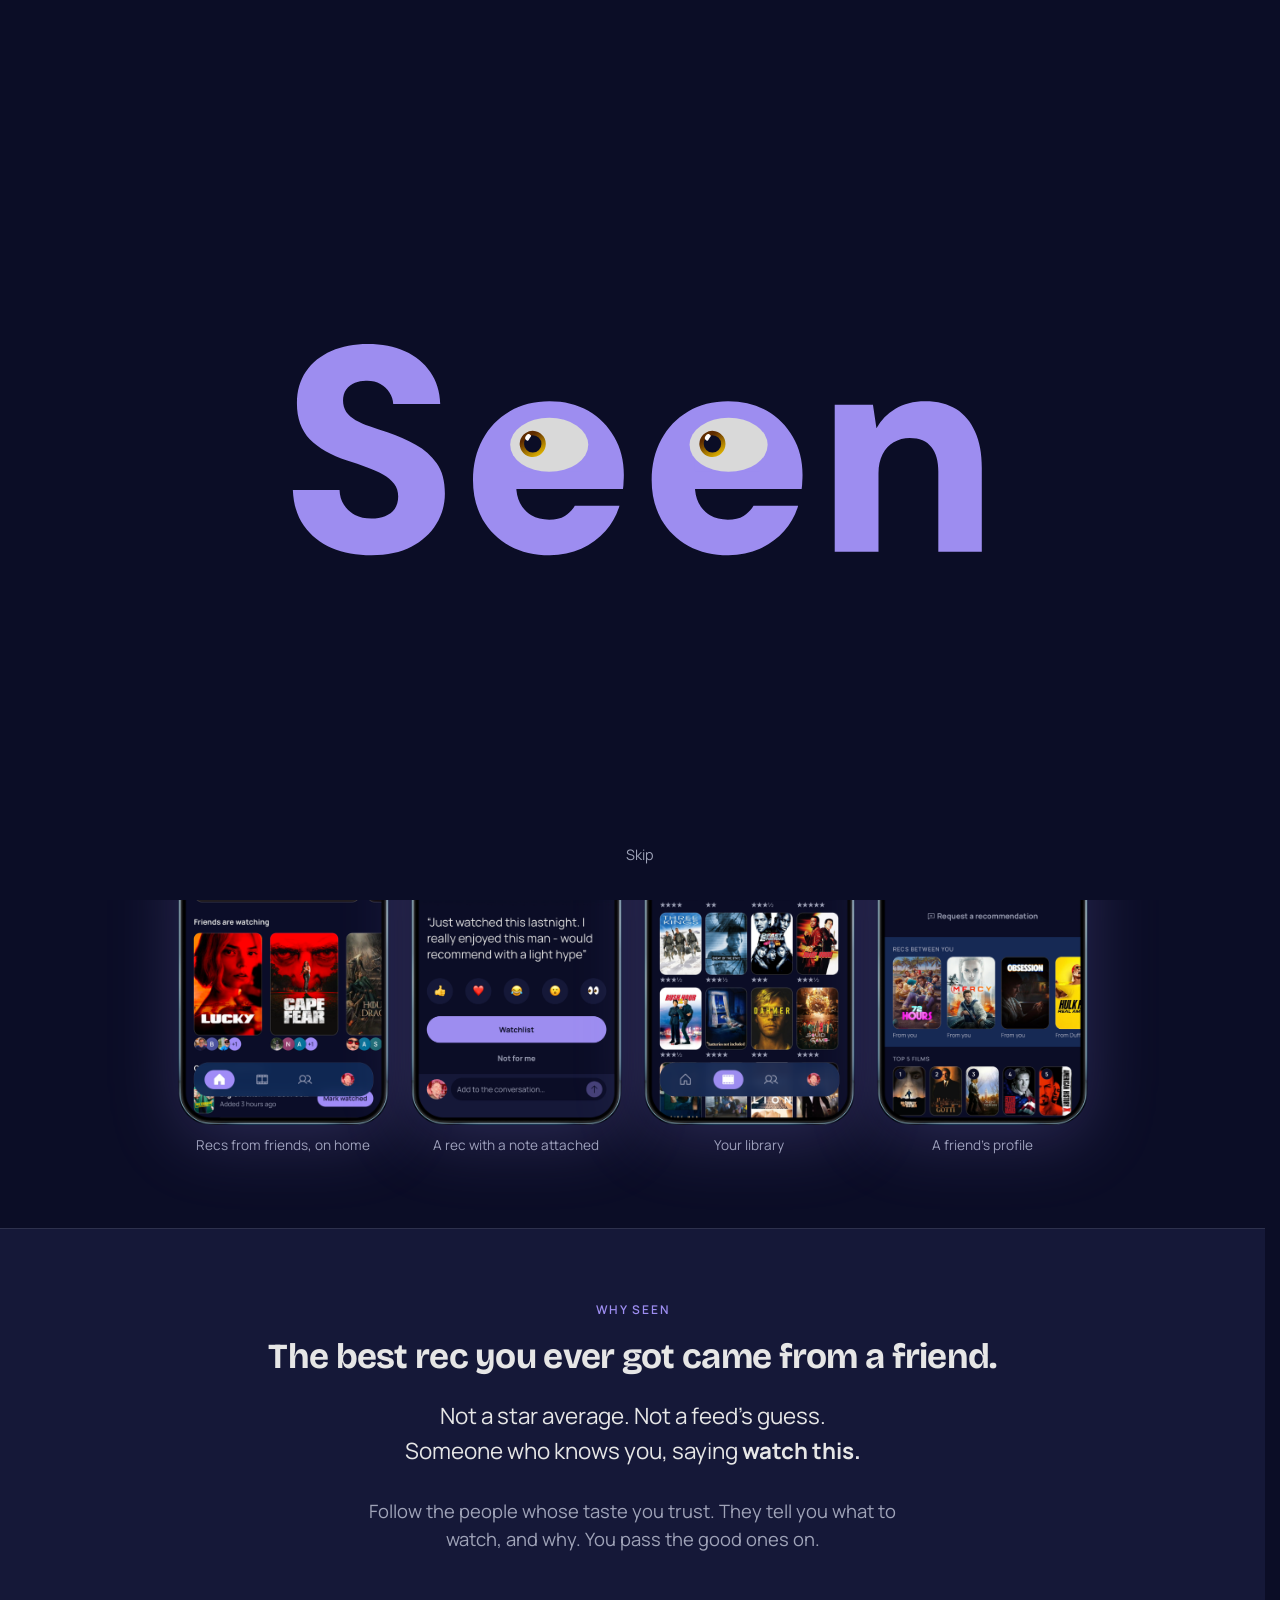
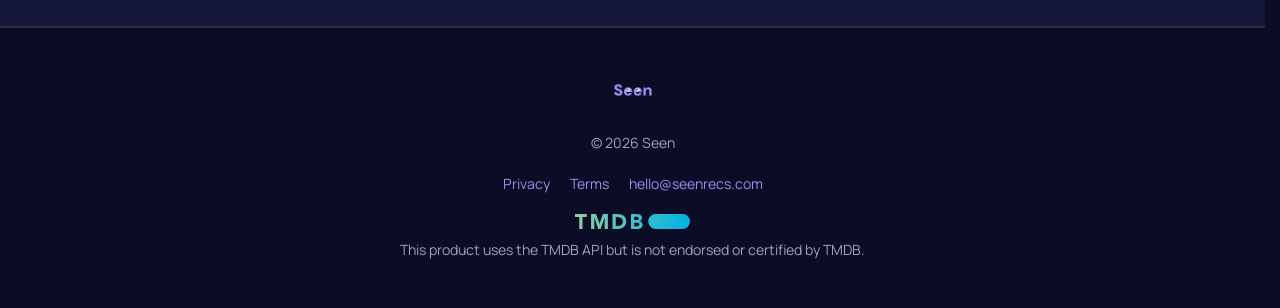
==== commit 69e9c122: "Redesign: navy palette, Bricolage and Manrope, new screenshots" ====
--- a/index.html
+++ b/index.html
@@ -3,6 +3,8 @@
 <head>
   <meta charset="UTF-8" />
   <meta name="viewport" content="width=device-width, initial-scale=1" />
+  <!-- Matches --ground, so mobile browser chrome joins the navy. -->
+  <meta name="theme-color" content="#0B0D26" />
   <title>Seen · What to watch, from friends you trust</title>
   <meta name="description" content="Seen is movie and TV recommendations from friends you trust, not an algorithm. Download on the App Store." />
   <link rel="canonical" href="https://seenrecs.com/" />
@@ -52,9 +54,12 @@
       }
     } catch (e) {}
   </script>
+  <!-- V2 type, matching the app: Bricolage Grotesque for display, Manrope
+       for body. Both variable, so the ranged request costs about what two
+       static weights did. Self-hosting remains the noted later win. -->
   <link rel="preconnect" href="https://fonts.googleapis.com" />
   <link rel="preconnect" href="https://fonts.gstatic.com" crossorigin />
-  <link href="https://fonts.googleapis.com/css2?family=Geist:wght@400;500;600;700;800&family=Geist+Mono:wght@400;500&display=swap" rel="stylesheet" />
+  <link href="https://fonts.googleapis.com/css2?family=Bricolage+Grotesque:opsz,wght@12..96,600;12..96,700&family=Manrope:wght@300..700&display=swap" rel="stylesheet" />
   <link rel="stylesheet" href="styles.css" />
 </head>
 <body>
@@ -84,12 +89,16 @@
         .iris = iris/pupil/highlight groups (gaze darts),
         .word-part = letterforms (assembly). Keep those classes if the
         export is ever replaced.
+
+        V2 fills follow the app (animated-logo.tsx): letterforms take the
+        brand accent, pupils take --pupil (ground ink). The grey sclerae
+        and the gold iris gradient are unchanged — the app kept both.
       -->
       <div class="lockup" role="img" aria-label="Seen">
         <svg class="lockup-svg" viewBox="0 0 906 266" fill="none" xmlns="http://www.w3.org/2000/svg" aria-hidden="true" focusable="false">
-          <path class="word-part" id="wordmark" d="M114.934 265.853C96.5737 265.853 79.9272 262.793 64.9944 256.673C50.3064 250.308 38.6784 241.006 30.1104 228.766C21.5424 216.526 16.8912 201.47 16.1568 183.6H74.9088C75.1536 190.699 76.9896 196.942 80.4168 202.327C83.844 207.713 88.4952 211.997 94.3704 215.179C100.246 218.117 107.1 219.586 114.934 219.586C121.543 219.586 127.296 218.607 132.192 216.648C137.333 214.445 141.372 211.385 144.31 207.468C147.247 203.307 148.716 198.166 148.716 192.046C148.716 185.681 147.002 180.295 143.575 175.889C140.148 171.238 135.497 167.321 129.622 164.138C123.746 160.711 116.892 157.651 109.058 154.958C101.47 152.021 93.2689 149.206 84.456 146.513C64.1376 139.903 48.4704 130.968 37.4544 119.707C26.6832 108.446 21.2976 93.3912 21.2976 74.5416C21.2976 58.8744 25.092 45.5328 32.6808 34.5168C40.5144 23.256 51.1632 14.688 64.6272 8.81279C78.0912 2.93759 93.3913 -1.04118e-05 110.527 -1.04118e-05C128.153 -1.04118e-05 143.698 3.05999 157.162 9.17999C170.626 15.0552 181.275 23.7456 189.108 35.2512C196.942 46.512 201.103 59.976 201.593 75.6432H142.474C142.229 70.2576 140.638 65.3616 137.7 60.9552C135.007 56.5488 131.213 52.9992 126.317 50.3064C121.666 47.6136 116.158 46.2672 109.793 46.2672C104.162 46.0224 99.0217 46.8792 94.3704 48.8376C89.964 50.5512 86.292 53.3664 83.3544 57.2832C80.6616 60.9552 79.3152 65.6064 79.3152 71.2368C79.3152 76.6224 80.6616 81.396 83.3544 85.5576C86.292 89.4744 90.2089 92.9016 95.1049 95.8392C100.246 98.532 106.121 101.102 112.73 103.55C119.585 105.998 127.051 108.446 135.13 110.894C148.104 115.301 159.977 120.564 170.748 126.684C181.764 132.559 190.577 140.393 197.187 150.185C204.041 159.732 207.468 172.462 207.468 188.374C207.468 202.327 203.796 215.179 196.452 226.93C189.353 238.68 178.949 248.105 165.24 255.204C151.776 262.303 135.007 265.853 114.934 265.853ZM339.413 265.853C320.319 265.853 303.55 261.936 289.107 254.103C274.664 246.024 263.281 234.886 254.957 220.687C246.879 206.244 242.84 189.72 242.84 171.115C242.84 152.021 246.879 135.007 254.957 120.074C263.036 105.142 274.297 93.3912 288.74 84.8232C303.183 76.2552 319.952 71.9712 339.046 71.9712C357.651 71.9712 373.93 76.0104 387.884 84.0888C401.838 92.1672 412.731 103.183 420.565 117.137C428.643 130.846 432.682 146.758 432.682 164.873C432.682 167.321 432.56 170.136 432.315 173.318C432.315 176.256 432.07 179.316 431.581 182.498H282.13V150.552H376.501C376.011 140.27 372.217 132.07 365.117 125.95C358.263 119.585 349.695 116.402 339.413 116.402C331.58 116.402 324.481 118.238 318.116 121.91C311.751 125.582 306.61 131.09 302.693 138.434C299.021 145.778 297.185 155.081 297.185 166.342V177.358C297.185 185.926 298.777 193.514 301.959 200.124C305.386 206.734 310.16 211.875 316.28 215.547C322.645 219.219 330.111 221.055 338.679 221.055C346.757 221.055 353.367 219.463 358.508 216.281C363.893 212.854 368.055 208.57 370.993 203.429H427.174C423.747 215.179 417.872 225.828 409.549 235.375C401.226 244.678 391.066 252.144 379.071 257.775C367.076 263.16 353.857 265.853 339.413 265.853ZM564.252 265.853C545.157 265.853 528.389 261.936 513.945 254.103C499.502 246.024 488.119 234.886 479.796 220.687C471.717 206.244 467.678 189.72 467.678 171.115C467.678 152.021 471.717 135.007 479.796 120.074C487.874 105.142 499.135 93.3912 513.578 84.8232C528.021 76.2552 544.79 71.9712 563.885 71.9712C582.489 71.9712 598.769 76.0104 612.722 84.0888C626.676 92.1672 637.57 103.183 645.403 117.137C653.482 130.846 657.521 146.758 657.521 164.873C657.521 167.321 657.398 170.136 657.154 173.318C657.154 176.256 656.909 179.316 656.419 182.498H506.969V150.552H601.339C600.849 140.27 597.055 132.07 589.956 125.95C583.101 119.585 574.533 116.402 564.252 116.402C556.418 116.402 549.319 118.238 542.954 121.91C536.589 125.582 531.449 131.09 527.532 138.434C523.86 145.778 522.024 155.081 522.024 166.342V177.358C522.024 185.926 523.615 193.514 526.797 200.124C530.225 206.734 534.998 211.875 541.118 215.547C547.483 219.219 554.949 221.055 563.517 221.055C571.596 221.055 578.205 219.463 583.346 216.281C588.732 212.854 592.893 208.57 595.831 203.429H652.013C648.586 215.179 642.71 225.828 634.387 235.375C626.064 244.678 615.905 252.144 603.91 257.775C591.914 263.16 578.695 265.853 564.252 265.853ZM698.025 261.447V76.3776H746.128L750.534 106.121C756.165 95.8392 764.121 87.6384 774.402 81.5184C784.684 75.1536 797.169 71.9712 811.857 71.9712C827.279 71.9712 840.254 75.276 850.78 81.8856C861.306 88.4952 869.262 98.0424 874.648 110.527C880.278 122.767 883.094 137.822 883.094 155.693V261.447H828.381V160.834C828.381 147.37 825.443 136.966 819.568 129.622C813.938 122.033 804.88 118.238 792.395 118.238C785.051 118.238 778.319 120.074 772.199 123.746C766.324 127.174 761.673 132.192 758.245 138.802C754.818 145.411 753.105 153.367 753.105 162.67V261.447H698.025Z" fill="var(--plum)" />
-          <path class="word-part" id="e-slot-right" d="M522.159 110.51H603.746V160.822H522.159V110.51Z" fill="var(--plum)" />
-          <rect class="word-part" id="e-slot-left" x="297.794" y="110.51" width="81.5873" height="50.3122" fill="var(--plum)" />
+          <path class="word-part" id="wordmark" d="M114.934 265.853C96.5737 265.853 79.9272 262.793 64.9944 256.673C50.3064 250.308 38.6784 241.006 30.1104 228.766C21.5424 216.526 16.8912 201.47 16.1568 183.6H74.9088C75.1536 190.699 76.9896 196.942 80.4168 202.327C83.844 207.713 88.4952 211.997 94.3704 215.179C100.246 218.117 107.1 219.586 114.934 219.586C121.543 219.586 127.296 218.607 132.192 216.648C137.333 214.445 141.372 211.385 144.31 207.468C147.247 203.307 148.716 198.166 148.716 192.046C148.716 185.681 147.002 180.295 143.575 175.889C140.148 171.238 135.497 167.321 129.622 164.138C123.746 160.711 116.892 157.651 109.058 154.958C101.47 152.021 93.2689 149.206 84.456 146.513C64.1376 139.903 48.4704 130.968 37.4544 119.707C26.6832 108.446 21.2976 93.3912 21.2976 74.5416C21.2976 58.8744 25.092 45.5328 32.6808 34.5168C40.5144 23.256 51.1632 14.688 64.6272 8.81279C78.0912 2.93759 93.3913 -1.04118e-05 110.527 -1.04118e-05C128.153 -1.04118e-05 143.698 3.05999 157.162 9.17999C170.626 15.0552 181.275 23.7456 189.108 35.2512C196.942 46.512 201.103 59.976 201.593 75.6432H142.474C142.229 70.2576 140.638 65.3616 137.7 60.9552C135.007 56.5488 131.213 52.9992 126.317 50.3064C121.666 47.6136 116.158 46.2672 109.793 46.2672C104.162 46.0224 99.0217 46.8792 94.3704 48.8376C89.964 50.5512 86.292 53.3664 83.3544 57.2832C80.6616 60.9552 79.3152 65.6064 79.3152 71.2368C79.3152 76.6224 80.6616 81.396 83.3544 85.5576C86.292 89.4744 90.2089 92.9016 95.1049 95.8392C100.246 98.532 106.121 101.102 112.73 103.55C119.585 105.998 127.051 108.446 135.13 110.894C148.104 115.301 159.977 120.564 170.748 126.684C181.764 132.559 190.577 140.393 197.187 150.185C204.041 159.732 207.468 172.462 207.468 188.374C207.468 202.327 203.796 215.179 196.452 226.93C189.353 238.68 178.949 248.105 165.24 255.204C151.776 262.303 135.007 265.853 114.934 265.853ZM339.413 265.853C320.319 265.853 303.55 261.936 289.107 254.103C274.664 246.024 263.281 234.886 254.957 220.687C246.879 206.244 242.84 189.72 242.84 171.115C242.84 152.021 246.879 135.007 254.957 120.074C263.036 105.142 274.297 93.3912 288.74 84.8232C303.183 76.2552 319.952 71.9712 339.046 71.9712C357.651 71.9712 373.93 76.0104 387.884 84.0888C401.838 92.1672 412.731 103.183 420.565 117.137C428.643 130.846 432.682 146.758 432.682 164.873C432.682 167.321 432.56 170.136 432.315 173.318C432.315 176.256 432.07 179.316 431.581 182.498H282.13V150.552H376.501C376.011 140.27 372.217 132.07 365.117 125.95C358.263 119.585 349.695 116.402 339.413 116.402C331.58 116.402 324.481 118.238 318.116 121.91C311.751 125.582 306.61 131.09 302.693 138.434C299.021 145.778 297.185 155.081 297.185 166.342V177.358C297.185 185.926 298.777 193.514 301.959 200.124C305.386 206.734 310.16 211.875 316.28 215.547C322.645 219.219 330.111 221.055 338.679 221.055C346.757 221.055 353.367 219.463 358.508 216.281C363.893 212.854 368.055 208.57 370.993 203.429H427.174C423.747 215.179 417.872 225.828 409.549 235.375C401.226 244.678 391.066 252.144 379.071 257.775C367.076 263.16 353.857 265.853 339.413 265.853ZM564.252 265.853C545.157 265.853 528.389 261.936 513.945 254.103C499.502 246.024 488.119 234.886 479.796 220.687C471.717 206.244 467.678 189.72 467.678 171.115C467.678 152.021 471.717 135.007 479.796 120.074C487.874 105.142 499.135 93.3912 513.578 84.8232C528.021 76.2552 544.79 71.9712 563.885 71.9712C582.489 71.9712 598.769 76.0104 612.722 84.0888C626.676 92.1672 637.57 103.183 645.403 117.137C653.482 130.846 657.521 146.758 657.521 164.873C657.521 167.321 657.398 170.136 657.154 173.318C657.154 176.256 656.909 179.316 656.419 182.498H506.969V150.552H601.339C600.849 140.27 597.055 132.07 589.956 125.95C583.101 119.585 574.533 116.402 564.252 116.402C556.418 116.402 549.319 118.238 542.954 121.91C536.589 125.582 531.449 131.09 527.532 138.434C523.86 145.778 522.024 155.081 522.024 166.342V177.358C522.024 185.926 523.615 193.514 526.797 200.124C530.225 206.734 534.998 211.875 541.118 215.547C547.483 219.219 554.949 221.055 563.517 221.055C571.596 221.055 578.205 219.463 583.346 216.281C588.732 212.854 592.893 208.57 595.831 203.429H652.013C648.586 215.179 642.71 225.828 634.387 235.375C626.064 244.678 615.905 252.144 603.91 257.775C591.914 263.16 578.695 265.853 564.252 265.853ZM698.025 261.447V76.3776H746.128L750.534 106.121C756.165 95.8392 764.121 87.6384 774.402 81.5184C784.684 75.1536 797.169 71.9712 811.857 71.9712C827.279 71.9712 840.254 75.276 850.78 81.8856C861.306 88.4952 869.262 98.0424 874.648 110.527C880.278 122.767 883.094 137.822 883.094 155.693V261.447H828.381V160.834C828.381 147.37 825.443 136.966 819.568 129.622C813.938 122.033 804.88 118.238 792.395 118.238C785.051 118.238 778.319 120.074 772.199 123.746C766.324 127.174 761.673 132.192 758.245 138.802C754.818 145.411 753.105 153.367 753.105 162.67V261.447H698.025Z" fill="var(--accent)" />
+          <path class="word-part" id="e-slot-right" d="M522.159 110.51H603.746V160.822H522.159V110.51Z" fill="var(--accent)" />
+          <rect class="word-part" id="e-slot-left" x="297.794" y="110.51" width="81.5873" height="50.3122" fill="var(--accent)" />
           <g class="eye" id="eye-right">
             <ellipse id="eye-right-sclera" cx="564.493" cy="126.848" rx="49.1335" ry="34.0155" fill="#D9D9D9" />
             <!-- The exported pose (irises glancing left, as on the app icon) is the
@@ -98,7 +107,7 @@
                  eyes centred during the intro, then settles back to this pose. -->
             <g class="iris" id="eye-right-inner" data-center-dx="20.352" data-center-dy="1.149">
               <circle id="eye-right-iris" cx="544.141" cy="125.699" r="16.4185" transform="rotate(-32.5928 544.141 125.699)" fill="url(#paint0_linear_211_2)" />
-              <circle id="eye-right-pupil" cx="544.141" cy="125.699" r="10.9457" fill="var(--plum)" />
+              <circle id="eye-right-pupil" cx="544.141" cy="125.699" r="10.9457" fill="var(--pupil)" />
               <path id="eye-right-highlight" d="M540.666 118.011C539.02 120.093 538.947 122.806 536.611 121.339C534.274 119.872 533.844 117.787 535.491 115.704C537.137 113.622 538.171 112.281 540.507 113.748C542.844 115.215 542.312 115.928 540.666 118.011Z" fill="#FFFEFE" />
             </g>
           </g>
@@ -106,7 +115,7 @@
             <ellipse id="eye-left-sclera" cx="338.768" cy="126.848" rx="49.1335" ry="34.0155" fill="#D9D9D9" />
             <g class="iris" id="eye-left-inner" data-center-dx="20.711" data-center-dy="1.149">
               <circle id="eye-left-iris" cx="318.057" cy="125.699" r="16.4185" transform="rotate(-32.5928 318.057 125.699)" fill="url(#paint1_linear_211_2)" />
-              <circle id="eye-left-pupil" cx="318.057" cy="125.699" r="10.9457" fill="var(--plum)" />
+              <circle id="eye-left-pupil" cx="318.057" cy="125.699" r="10.9457" fill="var(--pupil)" />
               <path id="eye-left-highlight" d="M314.582 118.011C312.936 120.093 312.863 122.806 310.526 121.339C308.19 119.872 307.76 117.787 309.406 115.704C311.053 113.622 312.087 112.281 314.423 113.748C316.76 115.215 316.228 115.928 314.582 118.011Z" fill="#FFFEFE" />
             </g>
           </g>
--- a/styles.css
+++ b/styles.css
@@ -1,20 +1,36 @@
 /* ============================================================
    Seen — marketing site
-   Plum system tokens from the site PRD (§5).
+   V2 navy system. Values are lifted verbatim from the app's
+   paletteV2 (seen/src/theme/theme.ts) so the two surfaces stay
+   one brand — do not tune these here in isolation. Contrast on
+   ground: text 15.3:1, muted 7.64:1, accent 6.82:1.
    ============================================================ */
 
 :root {
-  --plum:       #7A3960;  /* accent, brand */
-  --plum-dark:  #5E2B4A;  /* hover */
-  --wash:       #E4CADB;  /* soft plum panels */
-  --wash-deep:  #EFE7EC;  /* icon background tone, section wash */
-  --ink:        #241A20;  /* near-black warm text */
-  --muted:      #6E6169;  /* secondary text */
-  --paper:      #FBF9FA;  /* page background, warm white */
-  --line:       #ECE3E8;  /* hairlines */
-
-  --font-sans: "Geist", system-ui, -apple-system, sans-serif;
-  --font-mono: "Geist Mono", ui-monospace, "SF Mono", monospace;
+  color-scheme: dark;
+
+  --ground:      #0B0D26;  /* page canvas — the darkest navy */
+  --surface:     #151838;  /* cards, section bands, skeletons */
+  --surface-alt: #162954;  /* emphasis fills */
+  --accent:      #9D8DF0;  /* brand lavender */
+  --accent-hover:#8878DC;  /* accent stepped down */
+  --text:        #E6E6E6;  /* near-white */
+  --muted:       #9FA3B8;  /* secondary text */
+  /* The app's third text tier (textFaint #6B6F85) is deliberately NOT
+     carried over: the site has no consumer for it, and at 3.85:1 on
+     ground it would fail AA at the sizes here anyway. */
+  /* Dark ink FOR USE ON light/accent fills. White on accent is only
+     2.80:1 — never put white on the lavender. */
+  --on-accent:   #0B0D26;
+  --line:        rgba(230, 230, 230, 0.12);  /* hairlines */
+
+  /* The wordmark's eyes. Only the letterforms carry the brand colour;
+     the pupils are ground-dark ink. Sending all six fills to accent
+     turns the eyes purple — the app hit exactly this (animated-logo.tsx). */
+  --pupil:       #0B0D26;
+
+  --font-display: "Bricolage Grotesque", system-ui, -apple-system, sans-serif;
+  --font-body:    "Manrope", system-ui, -apple-system, sans-serif;
 }
 
 * {
@@ -37,9 +53,9 @@
 }
 
 body {
-  font-family: var(--font-sans);
-  background: var(--paper);
-  color: var(--ink);
+  font-family: var(--font-body);
+  background: var(--ground);
+  color: var(--text);
   line-height: 1.5;
   -webkit-font-smoothing: antialiased;
 }
@@ -62,17 +78,20 @@
   text-align: center;
 }
 
+/* The app's `overline` tier: body face, semibold, tracked uppercase.
+   Was Geist Mono — dropping mono also fixes /i/, which used this class
+   without ever loading the mono family. */
 .eyebrow {
-  font-family: var(--font-mono);
   font-size: 0.75rem;
-  font-weight: 500;
+  font-weight: 600;
   letter-spacing: 0.14em;
   text-transform: uppercase;
-  color: var(--plum);
+  color: var(--accent);
   margin-bottom: 12px;
 }
 
 .section h2 {
+  font-family: var(--font-display);
   font-size: clamp(1.6rem, 4vw, 2.2rem);
   font-weight: 700;
   letter-spacing: -0.02em;
@@ -91,39 +110,43 @@
 
 .btn {
   display: inline-block;
-  font-family: var(--font-sans);
+  font-family: var(--font-body);
   font-size: 1rem;
   font-weight: 600;
   line-height: 1;
   padding: 16px 28px;
   border-radius: 999px;
-  border: 2px solid var(--plum);
+  border: 2px solid var(--accent);
   cursor: pointer;
   text-decoration: none;
   transition: background-color 0.15s ease, border-color 0.15s ease, color 0.15s ease;
 }
 
+/* Dark ink on the lavender, never white — see --on-accent. */
 .btn--primary {
-  background: var(--plum);
-  color: #fff;
+  background: var(--accent);
+  color: var(--on-accent);
 }
 
 .btn--primary:hover {
-  background: var(--plum-dark);
-  border-color: var(--plum-dark);
-}
-
-/* Hero download buttons: black like the app's store buttons, and a fixed
-   equal width so the pair lines up. White on black is 21:1 contrast. */
+  background: var(--accent-hover);
+  border-color: var(--accent-hover);
+}
+
+/* Hero download buttons: white pills, and a fixed equal width so the pair
+   lines up. The old black pills read as holes punched in the navy. White
+   is also the ground the full-colour Google G is drawn for, and it keeps
+   the lavender exclusive to the wordmark so the hero has one focal point.
+   Navy on white is 15.9:1. */
 .btn--store {
   display: inline-flex;
   align-items: center;
   justify-content: center;
   gap: 10px;
   width: 310px;
-  background: #000;
-  border-color: #000;
-  color: #fff;
+  background: #fff;
+  border-color: #fff;
+  color: var(--on-accent);
 }
 
 .btn--store {
@@ -134,10 +157,10 @@
 /* Hover-capable devices only, so the lift can't stick after a tap. */
 @media (hover: hover) {
   .btn--store:hover {
-    background: #1d1d1f;
-    border-color: #1d1d1f;
+    background: #E4E2F5;
+    border-color: #E4E2F5;
     transform: translateY(-2px);
-    box-shadow: 0 10px 22px rgba(36, 26, 32, 0.28);
+    box-shadow: 0 10px 22px rgba(0, 0, 0, 0.45);
   }
 }
 
@@ -156,7 +179,7 @@
 
 .btn:focus-visible,
 a:focus-visible {
-  outline: 3px solid var(--plum);
+  outline: 3px solid var(--accent);
   outline-offset: 3px;
 }
 
@@ -190,10 +213,12 @@
   visibility: hidden;
 }
 
+/* Must be the page ground: this backdrop fades away to reveal the site,
+   so any other colour makes the first visit flash. */
 .intro-bg {
   position: absolute;
   inset: 0;
-  background: var(--paper);
+  background: var(--ground);
 }
 
 .intro-stage {
@@ -268,19 +293,19 @@
   border: none;
   padding: 8px 18px;
   border-radius: 999px;
-  font-family: var(--font-sans);
+  font-family: var(--font-body);
   font-size: 0.9rem;
   color: var(--muted);
   cursor: pointer;
 }
 
 .intro-skip:hover {
-  color: var(--ink);
+  color: var(--text);
   text-decoration: underline;
 }
 
 .intro-skip:focus-visible {
-  outline: 3px solid var(--plum);
+  outline: 3px solid var(--accent);
   outline-offset: 2px;
 }
 
@@ -341,10 +366,10 @@
   gap: 8px;
   width: max-content;
   padding: 8px;
-  background: #fff;
+  background: var(--surface);
   border: 1px solid var(--line);
   border-radius: 14px;
-  box-shadow: 0 10px 24px rgba(36, 26, 32, 0.1);
+  box-shadow: 0 10px 24px rgba(0, 0, 0, 0.5);
   font-size: 0.85rem;
   font-weight: 500;
   white-space: nowrap;
@@ -369,6 +394,9 @@
   aspect-ratio: 2 / 3;
   object-fit: cover;
   border-radius: 8px;
+  /* Dark poster art on a dark card otherwise dissolves at the edge —
+     the same hairline frame the app applies to every poster. */
+  border: 1px solid var(--line);
 }
 
 .label-avatar {
@@ -430,11 +458,12 @@
 }
 
 .strapline {
+  font-family: var(--font-display);
   font-size: clamp(1.35rem, 3.4vw, 1.75rem);
   font-weight: 600;
   letter-spacing: -0.015em;
   line-height: 1.3;
-  color: var(--ink);
+  color: var(--text);
   margin: 24px auto 32px;
   max-width: 30em;
   text-wrap: balance;
@@ -473,13 +502,15 @@
   margin-top: 36px;
 }
 
+/* The navy V2 exports sit on a navy page, so a dark drop-shadow does
+   nothing. A soft lavender-tinted glow separates the device from the
+   ground instead; drop-shadow (not box-shadow) still follows the
+   transparent rounded corners rather than boxing them. */
 .shot-img {
   display: block;
   width: 100%;
   height: auto;
-  /* The exports have transparent rounded corners, so drop-shadow follows
-     the shape; box-shadow would draw a rectangle behind the corners. */
-  filter: drop-shadow(0 18px 30px rgba(36, 26, 32, 0.16));
+  filter: drop-shadow(0 14px 34px rgba(157, 141, 240, 0.22));
 }
 
 .shot figcaption {
@@ -490,9 +521,13 @@
 
 /* ── Why / how it works ────────────────────────────────────── */
 
+/* The surface step above ground is deliberately subtle (1.11:1, matching
+   the app), which on a wide viewport is too quiet to read as a band on
+   its own — hairlines give it the edges the tonal step can't. */
 .section--why {
   max-width: none;
-  background: var(--wash-deep);
+  background: var(--surface);
+  border-block: 1px solid var(--line);
 }
 
 /* Centered statement blocks; larger than body text so the section
@@ -502,7 +537,7 @@
   margin: 0 auto;
   font-size: clamp(1.15rem, 2.4vw, 1.4rem);
   line-height: 1.55;
-  color: var(--ink);
+  color: var(--text);
 }
 
 .why-copy strong {
@@ -550,7 +585,7 @@
 }
 
 .footer-links a {
-  color: var(--plum);
+  color: var(--accent);
   text-decoration: none;
 }
 
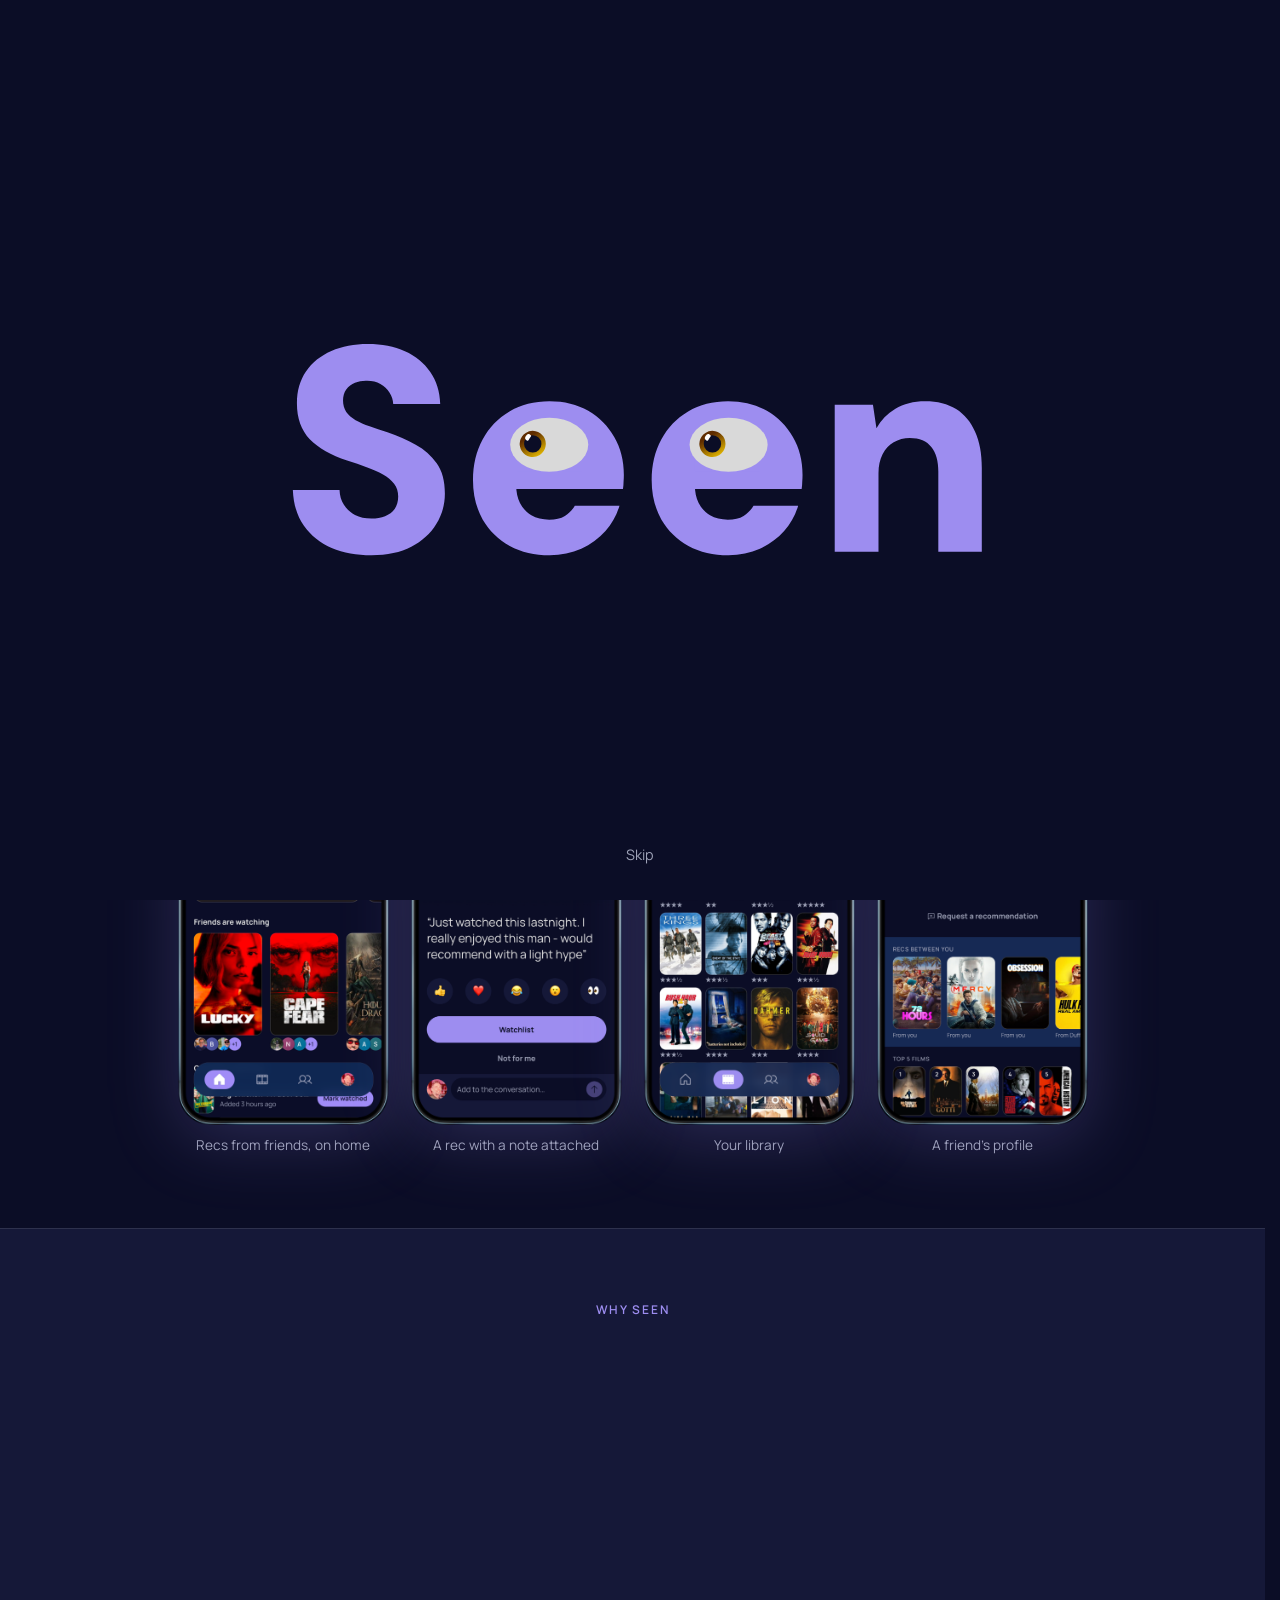
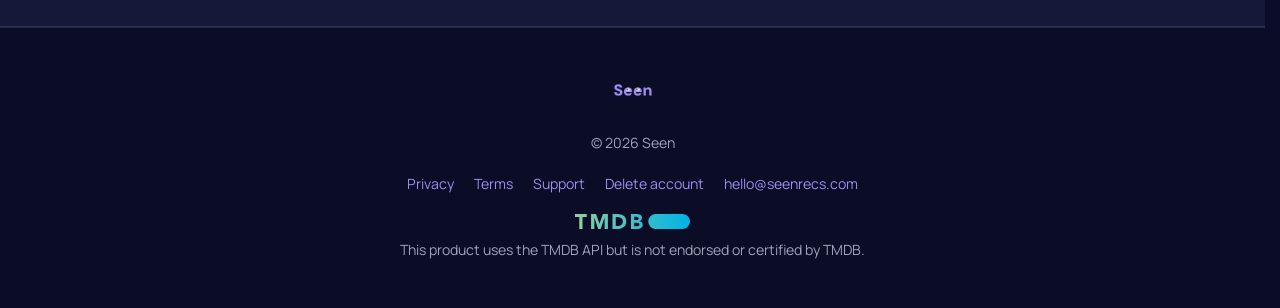
==== commit 69f05b09: "Move Privacy, Terms, Support and Delete account here The four pages were served from the app repo's " ====
--- a/index.html
+++ b/index.html
@@ -227,8 +227,10 @@
       <p class="footer-brand">© 2026 Seen</p>
 
       <nav class="footer-links" aria-label="Footer">
-        <a href="https://ptaylor126.github.io/seen/privacy.html">Privacy</a>
-        <a href="https://ptaylor126.github.io/seen/terms.html">Terms</a>
+        <a href="/privacy">Privacy</a>
+        <a href="/terms">Terms</a>
+        <a href="/support">Support</a>
+        <a href="/delete-account">Delete account</a>
         <!-- TODO: Replace with the real contact address (e.g. hello@seenrecs.com once domain email is set up). -->
         <a href="mailto:hello@seenrecs.com">hello@seenrecs.com</a>
       </nav>
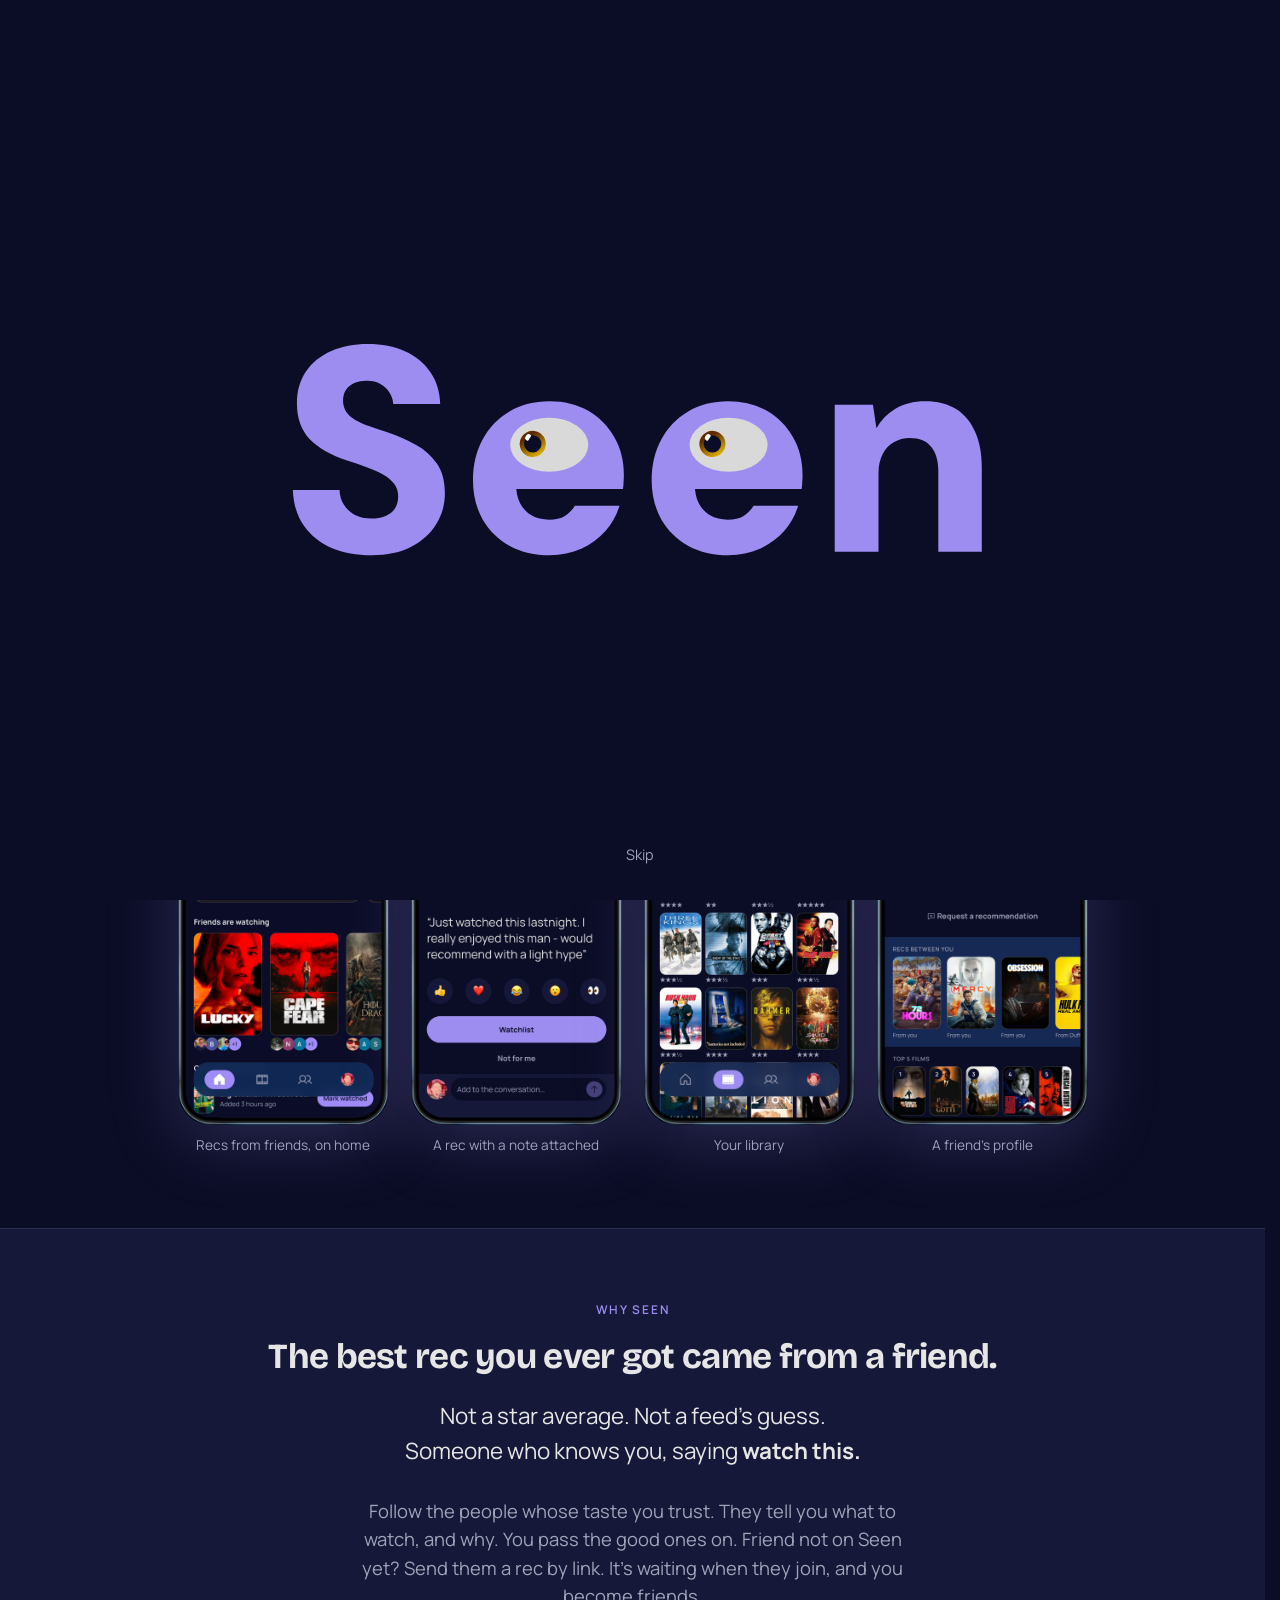
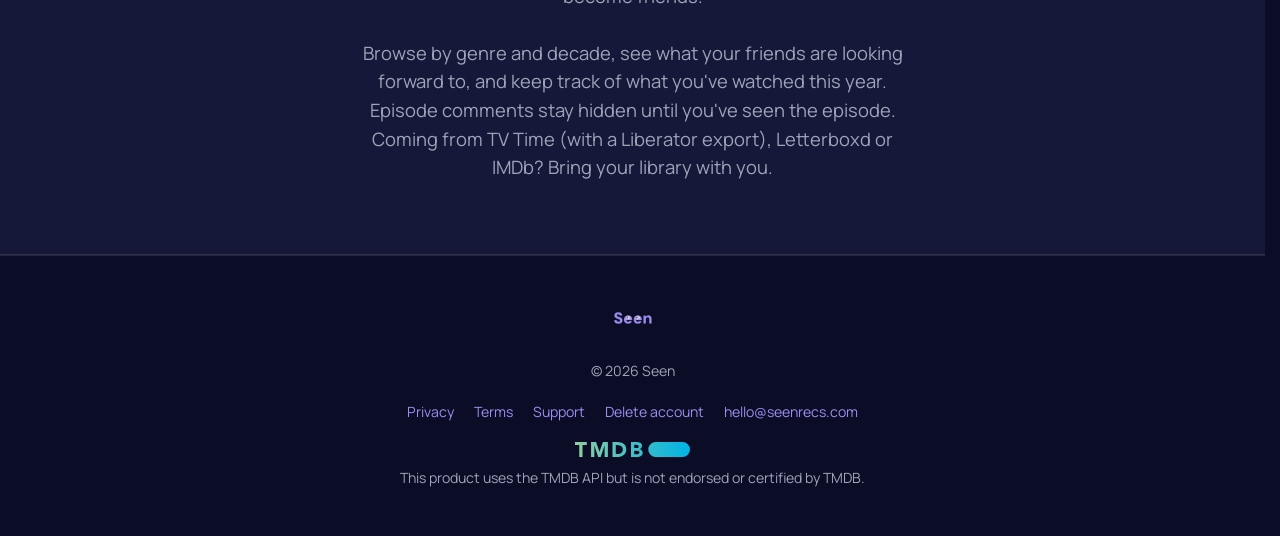
==== commit 1876304f: "Site copy for 1.3.0: rec by link, imports, episode comments, watch counts Home: rec by link in "Why " ====
--- a/index.html
+++ b/index.html
@@ -213,7 +213,14 @@
       </p>
       <p class="why-copy why-copy--support">
         Follow the people whose taste you trust. They tell you what to watch,
-        and why. You pass the good ones on.
+        and why. You pass the good ones on. Friend not on Seen yet? Send them
+        a rec by link. It's waiting when they join, and you become friends.
+      </p>
+      <p class="why-copy why-copy--support">
+        Browse by genre and decade, see what your friends are looking forward
+        to, and keep track of what you've watched this year. Episode comments
+        stay hidden until you've seen the episode. Coming from TV Time (with a
+        Liberator export), Letterboxd or IMDb? Bring your library with you.
       </p>
     </section>
   </main>
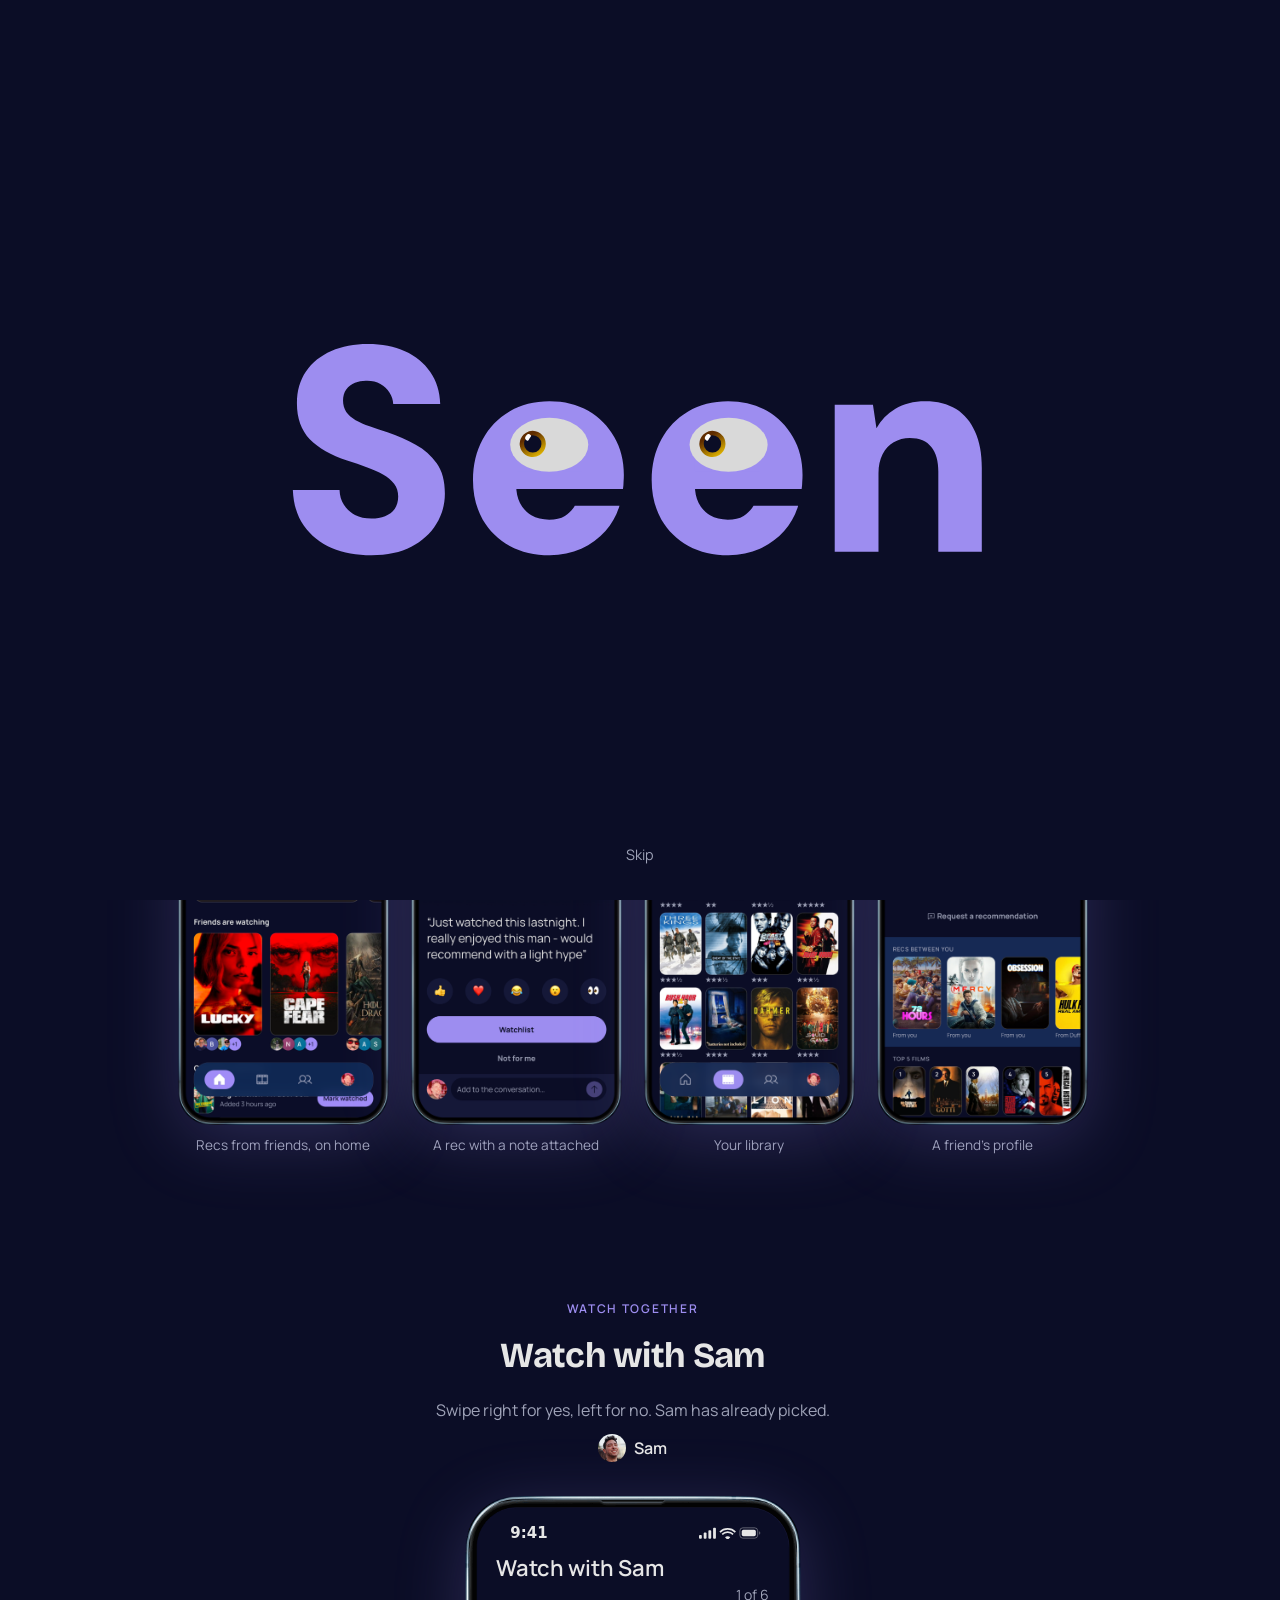
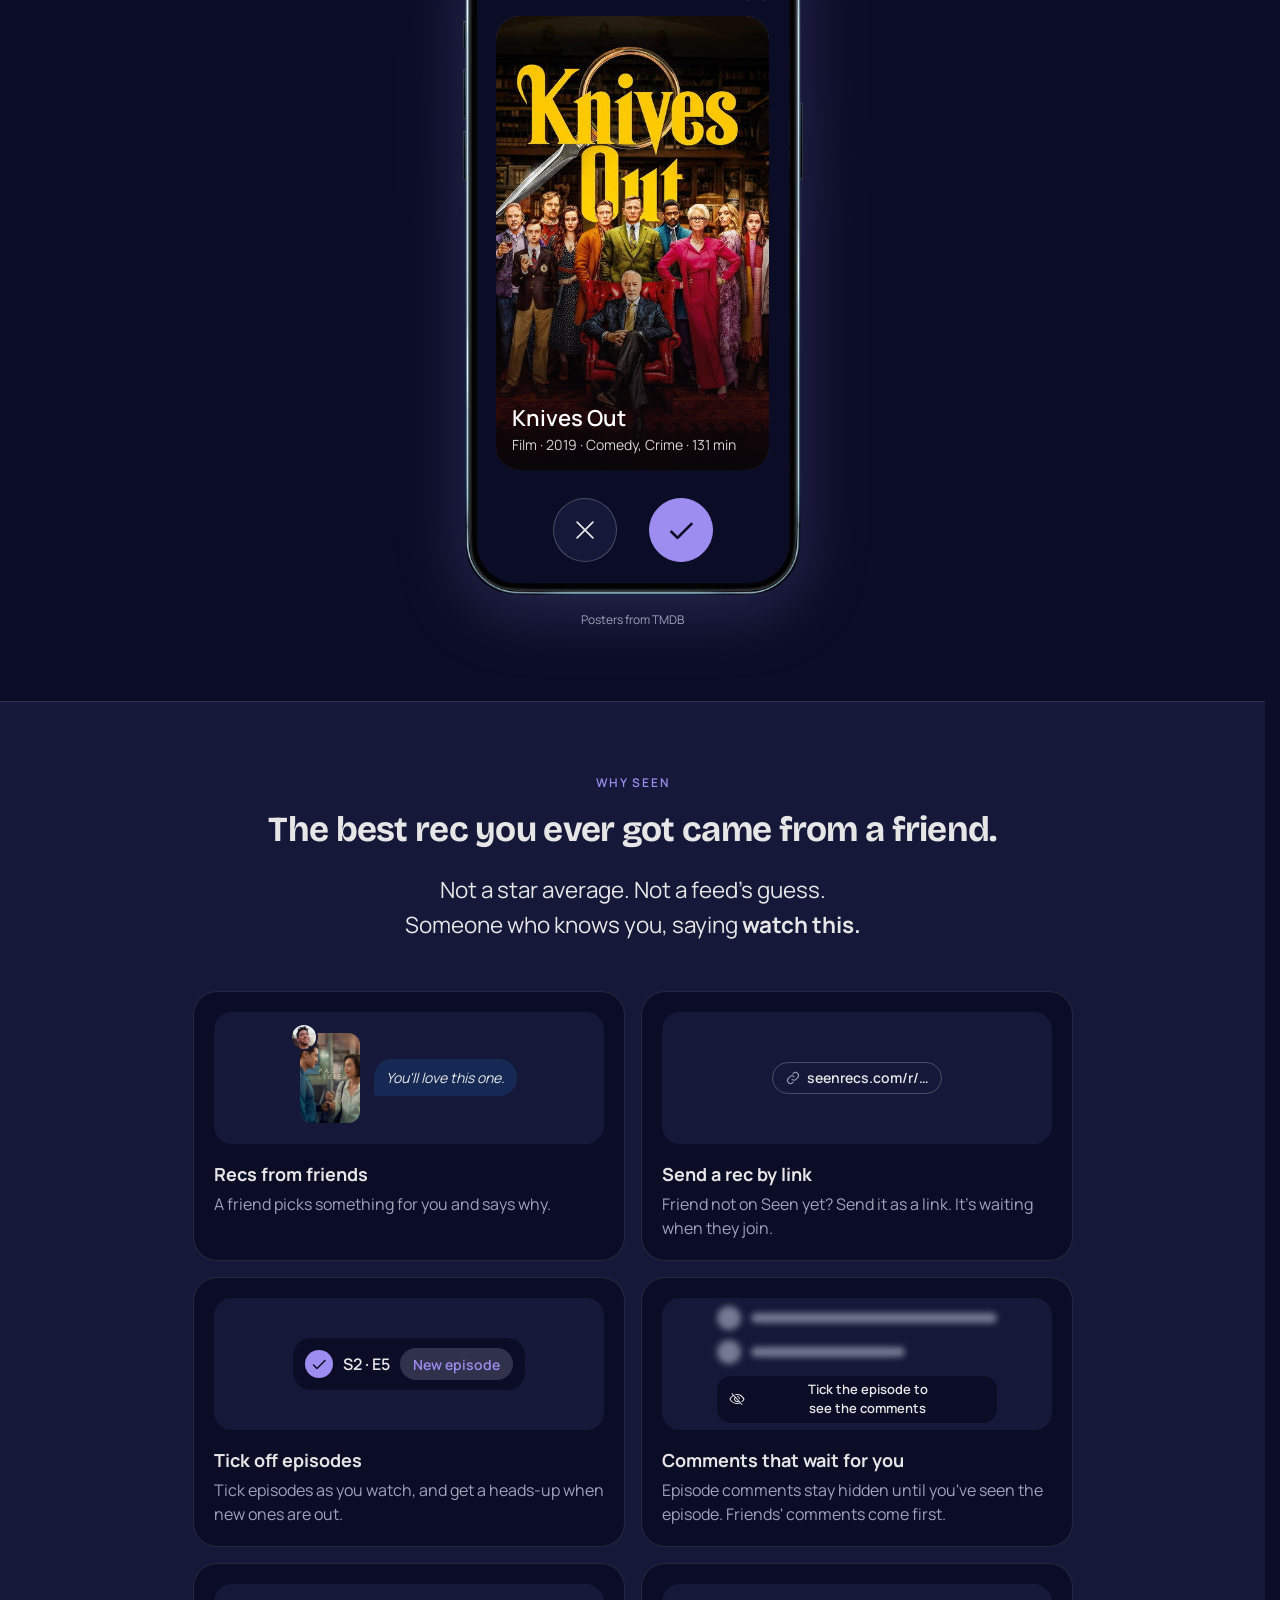
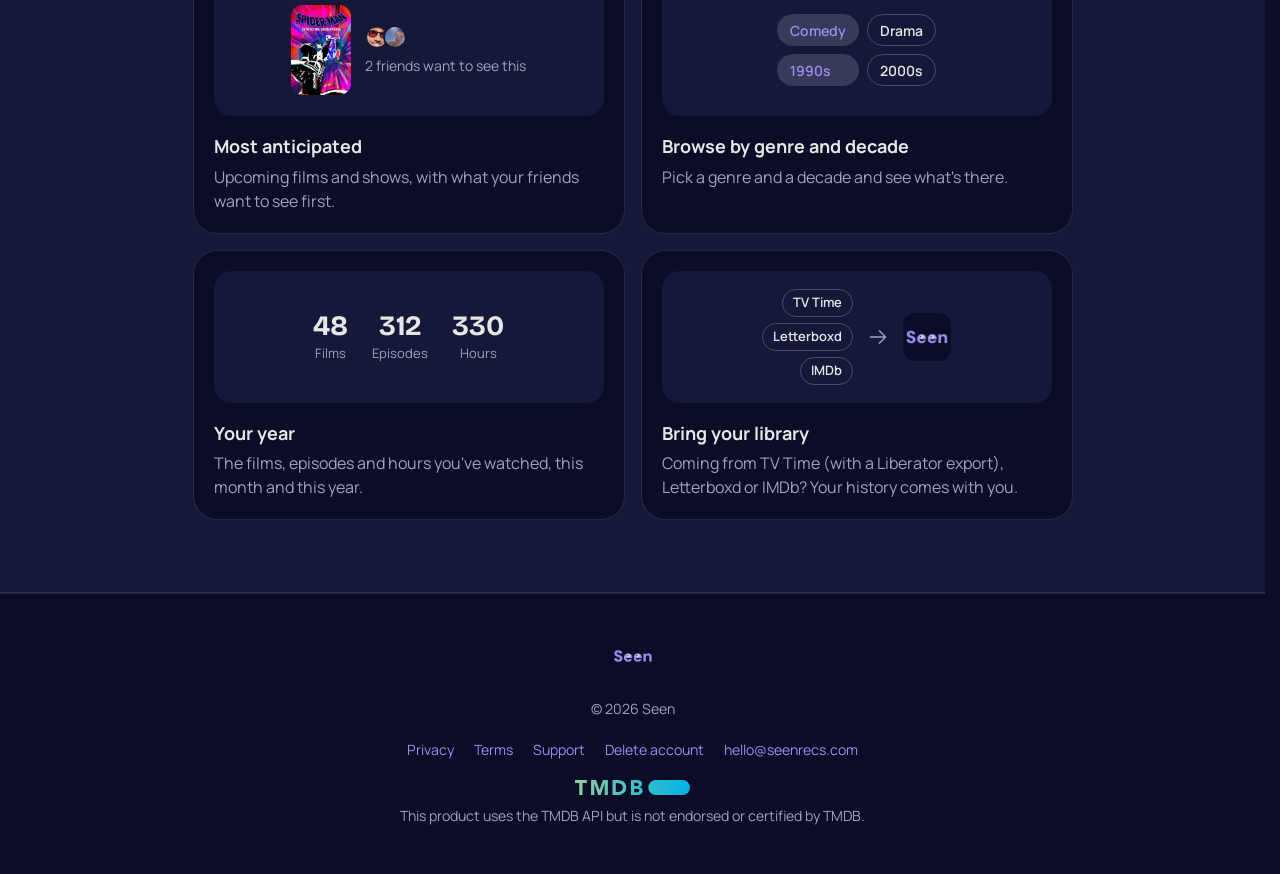
==== commit 0aef0b7e: "Watch with Sam demo; Why Seen feature tiles A playable Tonight deck between the screenshots and Why " ====
--- a/index.html
+++ b/index.html
@@ -202,6 +202,81 @@
     </section>
 
     <!-- ============================================================ -->
+    <!-- WATCH TOGETHER: the Tonight demo                              -->
+    <!-- ============================================================ -->
+    <!-- The app's Watch together deck, playable. Without JS the phone
+         shows the first card as a still and the line under it says how it
+         works; tonight-demo.js adds .td--live, the buttons and the deck.
+         Card look and sizes follow the app's tonight-deck.tsx and
+         match-moment.tsx. Posters are TMDB's (w500), served from assets/. -->
+    <section class="section section--tonight td" aria-labelledby="tonight-heading">
+      <p class="eyebrow">Watch together</p>
+      <h2 id="tonight-heading">Watch with Sam</h2>
+      <p class="td-sub td-live-only">
+        Swipe right for yes, left for no. Sam has already&nbsp;picked.
+      </p>
+      <p class="td-friend td-live-only">
+        <img class="td-avatar" src="assets/tonight-sam.jpg" alt="" width="28" height="28" />
+        <span>Sam</span>
+      </p>
+
+      <div class="td-phone">
+        <div class="td-screen">
+          <div class="td-status" aria-hidden="true">
+            <span>9:41</span>
+            <svg viewBox="0 0 66 12" focusable="false"><rect x="0" y="8" width="3" height="4" rx="1"/><rect x="5" y="5.5" width="3" height="6.5" rx="1"/><rect x="10" y="3" width="3" height="9" rx="1"/><rect x="15" y="0.5" width="3" height="11.5" rx="1"/><path d="M30.5 2.6a10.6 10.6 0 0 1 7.6 3.1l1.2-1.2a12.3 12.3 0 0 0-17.6 0l1.2 1.2a10.6 10.6 0 0 1 7.6-3.1Zm0 3.4a7.1 7.1 0 0 1 5.2 2.1l1.2-1.2a8.8 8.8 0 0 0-12.8 0l1.2 1.2A7.1 7.1 0 0 1 30.5 6Zm0 3.4a3.7 3.7 0 0 1 2.8 1.2l-2.8 2.8-2.8-2.8a3.7 3.7 0 0 1 2.8-1.2Z"/><rect x="43.5" y="0.5" width="19" height="11" rx="3.2" fill="none" stroke="currentColor" opacity="0.4"/><rect x="45.5" y="2.5" width="15" height="7" rx="1.8"/><path d="M64 4.2v3.6a1.9 1.9 0 0 0 0-3.6Z" opacity="0.4"/></svg>
+          </div>
+          <p class="td-title" aria-hidden="true">Watch with Sam</p>
+          <div class="td-play">
+            <p class="td-counter" aria-hidden="true">1 of 6</p>
+            <div class="td-stage">
+              <div class="td-card">
+                <div class="td-face">
+                  <img src="assets/tonight-knives-out.jpg" alt="" width="500" height="750" loading="lazy" />
+                  <div class="td-text">
+                    <p class="td-name">Knives Out</p>
+                    <p class="td-meta">Film · 2019 · Comedy, Crime · 131 min</p>
+                  </div>
+                </div>
+              </div>
+            </div>
+            <div class="td-actions td-live-only">
+              <button type="button" class="td-btn td-btn--no" data-td-choice="no">
+                <svg viewBox="0 0 256 256" aria-hidden="true" focusable="false"><path d="M205.66 194.34a8 8 0 0 1-11.32 11.32L128 139.31l-66.34 66.35a8 8 0 0 1-11.32-11.32L116.69 128 50.34 61.66a8 8 0 0 1 11.32-11.32L128 116.69l66.34-66.35a8 8 0 0 1 11.32 11.32L139.31 128Z"/></svg>
+                <span class="visually-hidden">No, <span class="td-btn-title">Knives Out</span></span>
+              </button>
+              <button type="button" class="td-btn td-btn--yes" data-td-choice="yes">
+                <svg viewBox="0 0 256 256" aria-hidden="true" focusable="false"><path d="m232.49 80.49-128 128a12 12 0 0 1-17 0l-56-56a12 12 0 1 1 17-17L96 183 215.51 63.51a12 12 0 0 1 17 17Z"/></svg>
+                <span class="visually-hidden">Yes, <span class="td-btn-title">Knives Out</span></span>
+              </button>
+            </div>
+          </div>
+          <div class="td-end" hidden></div>
+        </div>
+        <!-- The bezel from the "The app" screenshots, with its screen cut
+             out (assets/phone-frame.png), laid over the demo's screen. -->
+        <img class="td-frame" src="assets/phone-frame.png" alt="" width="1000" height="2056" />
+      </div>
+
+      <div class="td-after" hidden>
+        <div class="cta-row td-stores">
+          <a class="btn btn--store" href="https://apps.apple.com/app/id6775920785">
+            <svg class="btn-apple-logo" viewBox="0 0 814 1000" fill="currentColor" aria-hidden="true" focusable="false"><path d="M788.1 340.9c-5.8 4.5-108.2 62.2-108.2 190.5 0 148.4 130.3 200.9 134.2 202.2-.6 3.2-20.7 71.9-68.7 141.9-42.8 61.6-87.5 123.1-155.5 123.1s-85.5-39.5-164-39.5c-76.5 0-103.7 40.8-165.9 40.8s-105.6-57-155.5-127C46.7 790.7 0 663 0 541.8c0-194.4 126.4-297.5 250.8-297.5 66.1 0 121.2 43.4 162.7 43.4 39.5 0 101.1-46 176.3-46 28.5 0 130.9 2.6 198.3 99.2zm-234-181.5c31.1-36.9 53.1-88.1 53.1-139.3 0-7.1-.6-14.3-1.9-20.1-50.6 1.9-110.8 33.7-147.1 75.8-28.5 32.4-55.1 83.6-55.1 135.5 0 7.8 1.3 15.6 1.9 18.1 3.2.6 8.4 1.3 13.6 1.3 45.4 0 102.5-30.4 135.5-71.3z"/></svg>
+            <span>Download on the App&nbsp;Store</span>
+          </a>
+          <a class="btn btn--store" href="https://play.google.com/store/apps/details?id=com.paultaylor.seen">
+            <img class="btn-google-logo" src="assets/google-g.png" alt="" width="19" height="19" />
+            <span>Get it on Google Play</span>
+          </a>
+        </div>
+        <button type="button" class="td-again">Try again</button>
+      </div>
+      <p class="td-nojs">Swipe through films and shows with a friend. When you both say yes, it's a&nbsp;match.</p>
+      <p class="td-credit">Posters from TMDB</p>
+      <p class="visually-hidden" aria-live="polite" data-td-live></p>
+    </section>
+
+    <!-- ============================================================ -->
     <!-- WHY / HOW IT WORKS                                            -->
     <!-- ============================================================ -->
     <section class="section section--why" aria-labelledby="why-heading">
@@ -211,17 +286,113 @@
         Not a star average. Not a feed's guess.<br />
         Someone who knows you, saying <strong>watch&nbsp;this.</strong>
       </p>
-      <p class="why-copy why-copy--support">
-        Follow the people whose taste you trust. They tell you what to watch,
-        and why. You pass the good ones on. Friend not on Seen yet? Send them
-        a rec by link. It's waiting when they join, and you become friends.
-      </p>
-      <p class="why-copy why-copy--support">
-        Browse by genre and decade, see what your friends are looking forward
-        to, and keep track of what you've watched this year. Episode comments
-        stay hidden until you've seen the episode. Coming from TV Time (with a
-        Liberator export), Letterboxd or IMDb? Bring your library with you.
-      </p>
+      <!-- Feature tiles. Each visual is drawn in HTML and CSS with the app's
+           tokens (chip, poster, caption); decorative, so hidden from screen
+           readers. Posters are TMDB's (see the footer credit). -->
+      <ul class="why-tiles" role="list">
+        <li class="why-tile">
+          <div class="why-visual" aria-hidden="true">
+            <div class="wv-rec">
+              <img class="wv-poster" src="assets/tonight-past-lives.jpg" alt="" width="60" height="90" loading="lazy" />
+              <img class="wv-rec-avatar" src="assets/tonight-sam.jpg" alt="" width="28" height="28" loading="lazy" />
+              <p class="wv-bubble">You'll love this one.</p>
+            </div>
+          </div>
+          <h3 class="why-tile-title">Recs from friends</h3>
+          <p class="why-tile-text">A friend picks something for you and says why.</p>
+        </li>
+        <li class="why-tile">
+          <div class="why-visual" aria-hidden="true">
+            <p class="wv-chip wv-chip--link">
+              <svg viewBox="0 0 256 256" focusable="false"><path d="M137.54 186.36a8 8 0 0 1 0 11.31l-9.94 10a56 56 0 0 1-79.22-79.27l24.12-24.12a56 56 0 0 1 76.81-2.28 8 8 0 1 1-10.64 12 40 40 0 0 0-54.85 1.63L59.7 139.72a40 40 0 0 0 56.58 56.58l9.94-9.94a8 8 0 0 1 11.32 0Zm70.08-138a56.08 56.08 0 0 0-79.22 0l-9.94 9.95a8 8 0 0 0 11.32 11.31l9.94-9.94a40 40 0 0 1 56.58 56.58l-24.12 24.14a40 40 0 0 1-54.85 1.6 8 8 0 1 0-10.64 12 56 56 0 0 0 76.81-2.26l24.12-24.12a56.08 56.08 0 0 0 0-79.24Z"/></svg>
+              <span>seenrecs.com/r/…</span>
+            </p>
+          </div>
+          <h3 class="why-tile-title">Send a rec by link</h3>
+          <p class="why-tile-text">Friend not on Seen yet? Send it as a link. It's waiting when they&nbsp;join.</p>
+        </li>
+        <li class="why-tile">
+          <div class="why-visual" aria-hidden="true">
+            <div class="wv-episode">
+              <span class="wv-tick">
+                <svg viewBox="0 0 256 256" focusable="false"><path d="m232.49 80.49-128 128a12 12 0 0 1-17 0l-56-56a12 12 0 1 1 17-17L96 183 215.51 63.51a12 12 0 0 1 17 17Z"/></svg>
+              </span>
+              <span class="wv-episode-name">S2 · E5</span>
+              <span class="wv-chip wv-chip--selected">New episode</span>
+            </div>
+          </div>
+          <h3 class="why-tile-title">Tick off episodes</h3>
+          <p class="why-tile-text">Tick episodes as you watch, and get a heads-up when new ones are&nbsp;out.</p>
+        </li>
+        <li class="why-tile">
+          <div class="why-visual" aria-hidden="true">
+            <div class="wv-comments">
+              <div class="wv-comment"><span class="wv-dot"></span><span class="wv-bar"></span></div>
+              <div class="wv-comment"><span class="wv-dot"></span><span class="wv-bar wv-bar--short"></span></div>
+              <p class="wv-comments-label">
+                <svg viewBox="0 0 256 256" focusable="false"><path d="M53.92 34.62a8 8 0 1 0-11.84 10.76l19.24 21.17C25 88.84 9.38 123.2 8.69 124.76a8 8 0 0 0 0 6.5c.35.79 8.82 19.57 27.65 38.4C61.43 194.74 93.12 208 128 208a127.11 127.11 0 0 0 52.07-10.83l22 24.21a8 8 0 1 0 11.84-10.76Zm47.33 75.84 41.67 45.85a32 32 0 0 1-41.67-45.85ZM128 192c-30.78 0-57.67-11.19-79.93-33.25A133.16 133.16 0 0 1 25 128c4.69-8.79 19.66-33.39 47.35-49.38l18 19.75a48 48 0 0 0 63.66 70l14.73 16.2A112 112 0 0 1 128 192Zm6-95.43a8 8 0 0 1 3-15.72 48.16 48.16 0 0 1 38.77 42.64 8 8 0 0 1-7.22 8.71 6.39 6.39 0 0 1-.75 0 8 8 0 0 1-8-7.26A32.09 32.09 0 0 0 134 96.57Zm113.28 34.69c-.42.94-10.55 23.37-33.36 43.8a8 8 0 1 1-10.67-11.92 132.77 132.77 0 0 0 25.8-31.81 133.16 133.16 0 0 0-23-30.75C185.67 75.19 158.78 64 128 64a118.37 118.37 0 0 0-19.36 1.57A8 8 0 1 1 106 49.79 134 134 0 0 1 128 48c34.88 0 66.57 13.26 91.66 38.35 18.83 18.83 27.3 37.62 27.65 38.41a8 8 0 0 1 0 6.5Z"/></svg>
+                <span>Tick the episode to see the comments</span>
+              </p>
+            </div>
+          </div>
+          <h3 class="why-tile-title">Comments that wait for you</h3>
+          <p class="why-tile-text">Episode comments stay hidden until you've seen the episode. Friends' comments come&nbsp;first.</p>
+        </li>
+        <li class="why-tile">
+          <div class="why-visual" aria-hidden="true">
+            <div class="wv-anticipated">
+              <img class="wv-poster" src="assets/poster-beyond-spider-verse.jpg" alt="" width="60" height="90" loading="lazy" />
+              <div class="wv-friends">
+                <span class="wv-faces">
+                  <img src="assets/bobby.png" alt="" width="24" height="24" loading="lazy" />
+                  <img src="assets/bigron.png" alt="" width="24" height="24" loading="lazy" />
+                </span>
+                <span class="wv-caption">2 friends want to see this</span>
+              </div>
+            </div>
+          </div>
+          <h3 class="why-tile-title">Most anticipated</h3>
+          <p class="why-tile-text">Upcoming films and shows, with what your friends want to see&nbsp;first.</p>
+        </li>
+        <li class="why-tile">
+          <div class="why-visual" aria-hidden="true">
+            <div class="wv-chips">
+              <span class="wv-chip wv-chip--selected">Comedy</span>
+              <span class="wv-chip">Drama</span>
+              <span class="wv-chip wv-chip--selected">1990s</span>
+              <span class="wv-chip">2000s</span>
+            </div>
+          </div>
+          <h3 class="why-tile-title">Browse by genre and decade</h3>
+          <p class="why-tile-text">Pick a genre and a decade and see what's&nbsp;there.</p>
+        </li>
+        <li class="why-tile">
+          <div class="why-visual" aria-hidden="true">
+            <dl class="wv-counters">
+              <div><dt>Films</dt><dd>48</dd></div>
+              <div><dt>Episodes</dt><dd>312</dd></div>
+              <div><dt>Hours</dt><dd>330</dd></div>
+            </dl>
+          </div>
+          <h3 class="why-tile-title">Your year</h3>
+          <p class="why-tile-text">The films, episodes and hours you've watched, this month and this&nbsp;year.</p>
+        </li>
+        <li class="why-tile">
+          <div class="why-visual" aria-hidden="true">
+            <div class="wv-import">
+              <div class="wv-sources">
+                <span class="wv-chip">TV Time</span>
+                <span class="wv-chip">Letterboxd</span>
+                <span class="wv-chip">IMDb</span>
+              </div>
+              <svg class="wv-arrow" viewBox="0 0 256 256" focusable="false"><path d="m221.66 133.66-72 72a8 8 0 0 1-11.32-11.32L196.69 136H40a8 8 0 0 1 0-16h156.69l-58.35-58.34a8 8 0 0 1 11.32-11.32l72 72a8 8 0 0 1 0 11.32Z"/></svg>
+              <img class="wv-icon" src="assets/icon.png" alt="" width="48" height="48" loading="lazy" />
+            </div>
+          </div>
+          <h3 class="why-tile-title">Bring your library</h3>
+          <p class="why-tile-text">Coming from TV Time (with a Liberator export), Letterboxd or IMDb? Your history comes with&nbsp;you.</p>
+        </li>
+      </ul>
     </section>
   </main>
 
@@ -253,5 +424,6 @@
   </footer>
 
   <script src="main.js"></script>
+  <script src="tonight-demo.js" defer></script>
 </body>
 </html>
--- a/styles.css
+++ b/styles.css
@@ -519,6 +519,487 @@
   color: var(--muted);
 }
 
+/* ── Watch together: the Tonight demo ──────────────────────── */
+
+/* The app's Watch together deck in a phone drawn in CSS. Sizes and
+   colours are the app's tokens (tonight-deck.tsx, match-moment.tsx):
+   card radius lg 24, stamps radius md 18, 64pt round buttons 32 apart,
+   the behind card at 95% / 8px lower / 60%. Only what JS drives
+   (.td--live, inline transforms) changes at runtime. */
+
+.td-live-only {
+  display: none;
+}
+
+.td--live .td-live-only {
+  display: block;
+}
+
+.td--live .td-nojs {
+  display: none;
+}
+
+.td-sub {
+  color: var(--muted);
+  text-wrap: balance;
+}
+
+.td--live .td-friend {
+  display: inline-flex;
+  align-items: center;
+  gap: 8px;
+  margin-top: 12px;
+  font-weight: 600;
+}
+
+/* The app's Welcome photos of "you" and Sam. */
+.td-avatar {
+  display: block;
+  width: 28px;
+  height: 28px;
+  border-radius: 50%;
+  object-fit: cover;
+}
+
+.td-phone {
+  position: relative;
+  width: min(340px, 100%);
+  aspect-ratio: 1000 / 2056;
+  margin: 28px auto 0;
+  /* The screenshots' glow (.shot-img). */
+  filter: drop-shadow(0 14px 34px rgba(157, 141, 240, 0.22));
+}
+
+/* The screenshots' bezel, screen cut out, over the demo. */
+.td-frame {
+  position: absolute;
+  inset: 0;
+  z-index: 3;
+  width: 100%;
+  height: 100%;
+  pointer-events: none;
+}
+
+/* The screen's place in the frame (x 81 to 1919, y 67 to 4042 and a 235px
+   corner radius in the 2000 x 4112 screenshots). */
+.td-screen {
+  position: absolute;
+  left: 4.05%;
+  right: 4.05%;
+  top: 1.63%;
+  bottom: 1.7%;
+  overflow: hidden;
+  border-radius: 12.78% / 5.91%;
+  background: var(--ground);
+  padding: 0 20px 22px;
+  text-align: left;
+  display: flex;
+  flex-direction: column;
+}
+
+.td-status {
+  display: flex;
+  align-items: center;
+  justify-content: space-between;
+  flex: none;
+  height: 46px;
+  padding: 4px 8px 0 14px;
+  font-family: system-ui, -apple-system, sans-serif;
+  font-size: 0.9375rem;
+  font-weight: 600;
+  color: var(--text);
+}
+
+.td-status svg {
+  width: 62px;
+  height: 12px;
+  fill: currentColor;
+}
+
+.td-play {
+  flex: 1;
+  min-height: 0;
+  display: flex;
+  flex-direction: column;
+}
+
+.td-play[hidden] {
+  display: none;
+}
+
+/* The app's header title (heading: Manrope semibold 22/28). */
+.td-title {
+  font-size: 1.375rem;
+  line-height: 1.75rem;
+  font-weight: 600;
+}
+
+/* "1 of 6": caption, muted, right, 12px above the card. */
+.td-counter {
+  margin: 4px 0 12px;
+  font-size: 0.875rem;
+  line-height: 1.125rem;
+  color: var(--muted);
+  text-align: right;
+}
+
+.td-stage {
+  position: relative;
+  /* The card takes the spare height, as the app's deck does. */
+  flex: 1;
+  min-height: 0;
+}
+
+.td-card {
+  position: absolute;
+  inset: 0;
+  touch-action: pan-y;
+  user-select: none;
+  -webkit-user-select: none;
+  -webkit-touch-callout: none;
+}
+
+.td--live .td-card--top {
+  cursor: grab;
+}
+
+.td--live .td-card--top:active {
+  cursor: grabbing;
+}
+
+.td-card--top:focus-visible {
+  outline: none;
+}
+
+.td-card--top:focus-visible .td-face {
+  outline: 3px solid var(--accent);
+  outline-offset: 3px;
+}
+
+.td-card--behind {
+  transform: translateY(8px) scale(0.95);
+  opacity: 0.6;
+  pointer-events: none;
+}
+
+.td-card--arriving {
+  opacity: 0;
+}
+
+.td-face {
+  position: absolute;
+  inset: 0;
+  overflow: hidden;
+  border-radius: 24px;
+  background: var(--surface-alt);
+  /* The app's hairline poster frame. */
+  box-shadow: inset 0 0 0 1px rgba(230, 230, 230, 0.25);
+}
+
+.td-face img {
+  position: absolute;
+  inset: 0;
+  width: 100%;
+  height: 100%;
+  object-fit: cover;
+  pointer-events: none;
+}
+
+/* onImage.scrimClear to scrimDark from 45% down. */
+.td-face::after {
+  content: "";
+  position: absolute;
+  inset: 0;
+  background: linear-gradient(to bottom, rgba(10, 6, 10, 0) 45%, rgba(10, 6, 10, 0.92) 100%);
+}
+
+.td-text {
+  position: absolute;
+  left: 0;
+  right: 0;
+  bottom: 0;
+  z-index: 1;
+  display: grid;
+  gap: 4px;
+  padding: 16px;
+}
+
+.td-name {
+  font-size: 1.375rem;
+  line-height: 1.75rem;
+  font-weight: 600;
+  color: #fff;
+  display: -webkit-box;
+  -webkit-line-clamp: 2;
+  -webkit-box-orient: vertical;
+  overflow: hidden;
+}
+
+.td-meta {
+  font-size: 0.875rem;
+  line-height: 1.125rem;
+  color: rgba(255, 255, 255, 0.82);
+  /* Wraps here (one line in the app): the card is smaller than a phone's. */
+  text-wrap: balance;
+}
+
+/* YES across the top left, NO across the top right, hanging over the
+   card's edges; shown as the card is dragged. */
+.td-stamp {
+  position: absolute;
+  top: -8px;
+  z-index: 2;
+  padding: 2px 16px;
+  border-radius: 18px;
+  font-family: var(--font-display);
+  font-weight: 700;
+  font-size: 2rem;
+  line-height: 2.375rem;
+  opacity: 0;
+  box-shadow: 0 2px 6px rgba(10, 6, 10, 0.35);
+  pointer-events: none;
+}
+
+.td-stamp--yes {
+  left: -12px;
+  transform: rotate(-24deg);
+  background: #6FA86E;
+  color: #fff;
+}
+
+.td-stamp--no {
+  right: -12px;
+  transform: rotate(24deg);
+  background: #fff;
+  color: var(--on-accent);
+}
+
+.td--live .td-actions {
+  display: flex;
+  flex: none;
+  justify-content: center;
+  gap: 32px;
+  margin-top: 28px;
+}
+
+.td-btn {
+  display: inline-flex;
+  align-items: center;
+  justify-content: center;
+  width: 64px;
+  height: 64px;
+  border-radius: 50%;
+  border: 1px solid rgba(230, 230, 230, 0.25);
+  background: var(--surface);
+  color: var(--text);
+  cursor: pointer;
+  transition: opacity 0.15s ease;
+}
+
+.td-btn svg {
+  width: 28px;
+  height: 28px;
+  fill: currentColor;
+}
+
+.td-btn--yes {
+  background: var(--accent);
+  border-color: var(--accent);
+  color: var(--on-accent);
+}
+
+.td-btn:active {
+  opacity: 0.6;
+}
+
+.td-btn:focus-visible,
+.td-again:focus-visible {
+  outline: 3px solid var(--accent);
+  outline-offset: 3px;
+}
+
+/* The match card (the app's MatchCard) and "No match this time". */
+.td-end {
+  display: grid;
+  justify-items: center;
+  gap: 12px;
+  /* Centred in the screen, which keeps the deck's height. */
+  margin: auto -12px;
+  padding: 24px 16px;
+  border-radius: 24px;
+  background: var(--surface);
+  text-align: center;
+}
+
+.td-end[hidden] {
+  display: none;
+}
+
+.td-match-art {
+  position: relative;
+  padding-bottom: 29px; /* half a face plus its ring */
+}
+
+.td-match-poster {
+  display: block;
+  width: 140px;
+  height: 210px;
+  object-fit: cover;
+  border-radius: 18px;
+  box-shadow: inset 0 0 0 1px rgba(230, 230, 230, 0.25);
+}
+
+.td-faces {
+  position: absolute;
+  left: -32px;
+  right: -32px;
+  bottom: 0;
+  display: flex;
+  justify-content: center;
+}
+
+.td-faces .td-avatar {
+  width: 58px;
+  height: 58px;
+  border: 3px solid var(--surface);
+  background: var(--surface);
+}
+
+.td-faces .td-avatar + .td-avatar {
+  margin-left: -13px;
+}
+
+/* Popcorn pops from where the photos meet (tonight-demo.js). Three
+   white puffs over a small amber hull (warning #E4AC4D). */
+.td-popcorn {
+  position: absolute;
+  left: 50%;
+  top: 29px;
+}
+
+.td-kernel {
+  position: absolute;
+  opacity: 0;
+}
+
+.td-kernel i {
+  position: absolute;
+  border-radius: 50%;
+  background: #fff;
+}
+
+.td-kernel i:last-child {
+  background: #E4AC4D;
+}
+
+.td-end-heading {
+  font-family: var(--font-display);
+  font-weight: 700;
+  font-size: 2rem;
+  line-height: 2.375rem;
+  letter-spacing: -0.01em;
+}
+
+.td-end-heading:focus {
+  outline: none;
+}
+
+.td-end-heading--quiet {
+  font-family: var(--font-body);
+  font-weight: 600;
+  font-size: 1.375rem;
+  line-height: 1.75rem;
+  letter-spacing: 0;
+}
+
+.td-end-title {
+  font-weight: 700;
+}
+
+.td-end-line {
+  font-size: 0.875rem;
+  color: var(--muted);
+}
+
+.td-after {
+  margin-top: 28px;
+}
+
+.td-after[hidden],
+.td-stores[hidden] {
+  display: none;
+}
+
+.td-again {
+  min-height: 44px;
+  margin-top: 12px;
+  padding: 10px 16px;
+  border: 0;
+  background: none;
+  font: inherit;
+  font-weight: 600;
+  color: var(--accent);
+  text-decoration: underline;
+  text-underline-offset: 3px;
+  cursor: pointer;
+}
+
+.td-nojs {
+  max-width: 30em;
+  margin: 24px auto 0;
+  color: var(--muted);
+  text-wrap: balance;
+}
+
+.td-credit {
+  margin-top: 16px;
+  font-size: 0.75rem;
+  color: var(--muted);
+}
+
+/* The match lands: the poster grows from 70%, the two faces slide in
+   from either side and meet, the words land with one overshoot. Never
+   with reduced motion. */
+@media (prefers-reduced-motion: no-preference) {
+  .td-card--behind {
+    transition: transform 0.25s cubic-bezier(0.33, 1, 0.68, 1), opacity 0.25s ease;
+  }
+
+  .td-end--match .td-match-art {
+    animation: td-grow 0.3s cubic-bezier(0.33, 1, 0.68, 1) both;
+  }
+
+  .td-end--match .td-face-you {
+    animation: td-in-left 0.32s 0.1s cubic-bezier(0.33, 1, 0.68, 1) both;
+  }
+
+  .td-end--match .td-face-sam {
+    animation: td-in-right 0.32s 0.1s cubic-bezier(0.33, 1, 0.68, 1) both;
+  }
+
+  .td-end--match .td-end-heading {
+    animation: td-land 0.45s 0.25s cubic-bezier(0.34, 1.56, 0.64, 1) both;
+  }
+}
+
+@keyframes td-grow {
+  from { transform: scale(0.7); }
+}
+
+@keyframes td-in-left {
+  0% { transform: translateX(-140px); opacity: 0; }
+  33% { opacity: 1; }
+}
+
+@keyframes td-in-right {
+  0% { transform: translateX(140px); opacity: 0; }
+  33% { opacity: 1; }
+}
+
+@keyframes td-land {
+  from { transform: scale(0.5); opacity: 0; }
+}
+
 /* ── Why / how it works ────────────────────────────────────── */
 
 /* The surface step above ground is deliberately subtle (1.11:1, matching
@@ -550,6 +1031,311 @@
   color: var(--muted);
 }
 
+/* Feature tiles: two columns on desktop, one on mobile. Ground-coloured
+   cards on the surface band, the app's card radius (lg 24). Each visual
+   is a small drawing in the app's own pieces: a poster (radius sm 12 at
+   this size, hairline frame), a chip (radius full, hairline; selected is
+   accentWash with accent text), captions and counters. */
+.why-tiles {
+  list-style: none;
+  display: grid;
+  grid-template-columns: repeat(2, minmax(0, 1fr));
+  gap: 16px;
+  max-width: 880px;
+  margin: 48px auto 0;
+  text-align: left;
+}
+
+.why-tile {
+  display: flex;
+  flex-direction: column;
+  padding: 20px;
+  border-radius: 24px;
+  background: var(--ground);
+  border: 1px solid var(--line);
+}
+
+.why-visual {
+  display: flex;
+  align-items: center;
+  justify-content: center;
+  height: 132px;
+  margin-bottom: 18px;
+  border-radius: 18px;
+  background: var(--surface);
+  overflow: hidden;
+}
+
+.why-tile-title {
+  font-size: 1.125rem;
+  font-weight: 700;
+  line-height: 1.35;
+}
+
+.why-tile-text {
+  margin-top: 6px;
+  color: var(--muted);
+  text-wrap: pretty;
+}
+
+/* Shared pieces */
+.wv-poster {
+  display: block;
+  width: 60px;
+  height: 90px;
+  object-fit: cover;
+  border-radius: 12px;
+  box-shadow: inset 0 0 0 1px rgba(230, 230, 230, 0.25);
+  flex: none;
+}
+
+.wv-chip {
+  display: inline-flex;
+  align-items: center;
+  gap: 6px;
+  min-height: 32px;
+  padding: 4px 12px;
+  border-radius: 999px;
+  border: 1px solid rgba(230, 230, 230, 0.25);
+  font-size: 0.875rem;
+  font-weight: 600;
+  white-space: nowrap;
+  color: var(--text);
+}
+
+.wv-chip--selected {
+  background: rgba(213, 207, 235, 0.18);
+  border-color: transparent;
+  color: var(--accent);
+}
+
+.wv-caption {
+  font-size: 0.875rem;
+  color: var(--muted);
+  text-wrap: balance;
+}
+
+/* 1. A rec: poster, the friend's photo on its corner, their note. */
+.wv-rec {
+  position: relative;
+  display: flex;
+  align-items: center;
+  gap: 14px;
+  max-width: calc(100% - 32px);
+}
+
+.wv-rec-avatar {
+  position: absolute;
+  left: -10px;
+  top: -10px;
+  width: 28px;
+  height: 28px;
+  border-radius: 50%;
+  border: 2px solid var(--surface);
+}
+
+.wv-bubble {
+  max-width: 11em;
+  padding: 8px 12px;
+  border-radius: 18px 18px 18px 4px;
+  background: var(--surface-alt);
+  font-size: 0.875rem;
+  font-style: italic;
+}
+
+/* 2. The rec link. */
+.wv-chip--link svg {
+  width: 16px;
+  height: 16px;
+  fill: var(--muted);
+}
+
+/* 3. A ticked episode and the new-episode pill. */
+.wv-episode {
+  display: flex;
+  align-items: center;
+  gap: 10px;
+  padding: 10px 12px;
+  border-radius: 18px;
+  background: var(--ground);
+}
+
+.wv-tick {
+  display: inline-flex;
+  align-items: center;
+  justify-content: center;
+  width: 28px;
+  height: 28px;
+  border-radius: 50%;
+  background: var(--accent);
+}
+
+.wv-tick svg {
+  width: 16px;
+  height: 16px;
+  fill: var(--on-accent);
+}
+
+.wv-episode-name {
+  font-weight: 600;
+  white-space: nowrap;
+}
+
+/* 4. Comments, blurred until you've ticked the episode. */
+.wv-comments {
+  display: grid;
+  gap: 10px;
+  width: min(280px, 100% - 32px);
+}
+
+.wv-comment {
+  display: flex;
+  align-items: center;
+  gap: 10px;
+  filter: blur(3px);
+  opacity: 0.7;
+}
+
+.wv-dot {
+  width: 24px;
+  height: 24px;
+  border-radius: 50%;
+  background: var(--muted);
+  flex: none;
+}
+
+.wv-bar {
+  height: 10px;
+  flex: 1;
+  border-radius: 999px;
+  background: var(--muted);
+}
+
+.wv-bar--short {
+  flex: 0 0 55%;
+}
+
+.wv-comments-label {
+  justify-self: center;
+  display: flex;
+  align-items: center;
+  gap: 6px;
+  margin-top: 2px;
+  padding: 4px 12px;
+  border-radius: 14px;
+  background: var(--ground);
+  font-size: 0.8125rem;
+  font-weight: 600;
+  text-align: center;
+  text-wrap: balance;
+}
+
+.wv-comments-label svg {
+  width: 16px;
+  height: 16px;
+  flex: none;
+  fill: currentColor;
+}
+
+/* 5. Most anticipated: a poster and the friends who want to see it. */
+.wv-anticipated {
+  display: flex;
+  align-items: center;
+  gap: 14px;
+  max-width: calc(100% - 32px);
+}
+
+.wv-friends {
+  display: grid;
+  gap: 6px;
+  min-width: 0;
+}
+
+.wv-faces {
+  display: flex;
+}
+
+.wv-faces img {
+  width: 24px;
+  height: 24px;
+  border-radius: 50%;
+  border: 2px solid var(--surface);
+}
+
+.wv-faces img + img {
+  margin-left: -6px;
+}
+
+/* 6. Genre and decade chips. */
+.wv-chips {
+  display: grid;
+  grid-template-columns: repeat(2, auto);
+  gap: 8px;
+}
+
+/* 7. This year's counters. */
+.wv-counters {
+  display: flex;
+  gap: 24px;
+  text-align: center;
+}
+
+.wv-counters div {
+  display: flex;
+  flex-direction: column-reverse;
+}
+
+.wv-counters dd {
+  font-family: var(--font-display);
+  font-weight: 700;
+  font-size: 1.75rem;
+  line-height: 1.2;
+}
+
+.wv-counters dt {
+  font-size: 0.8125rem;
+  color: var(--muted);
+}
+
+/* 8. Import: three sources into Seen. */
+.wv-import {
+  display: flex;
+  align-items: center;
+  gap: 14px;
+}
+
+.wv-sources {
+  display: grid;
+  gap: 6px;
+  justify-items: end;
+}
+
+.wv-sources .wv-chip {
+  min-height: 28px;
+  padding: 2px 10px;
+  font-size: 0.8125rem;
+}
+
+.wv-arrow {
+  width: 22px;
+  height: 22px;
+  fill: var(--muted);
+  flex: none;
+}
+
+.wv-icon {
+  width: 48px;
+  height: 48px;
+  border-radius: 12px;
+}
+
+@media (max-width: 699px) {
+  .why-tiles {
+    grid-template-columns: minmax(0, 1fr);
+    margin-top: 36px;
+  }
+}
+
 /* ── Footer ────────────────────────────────────────────────── */
 
 .footer {
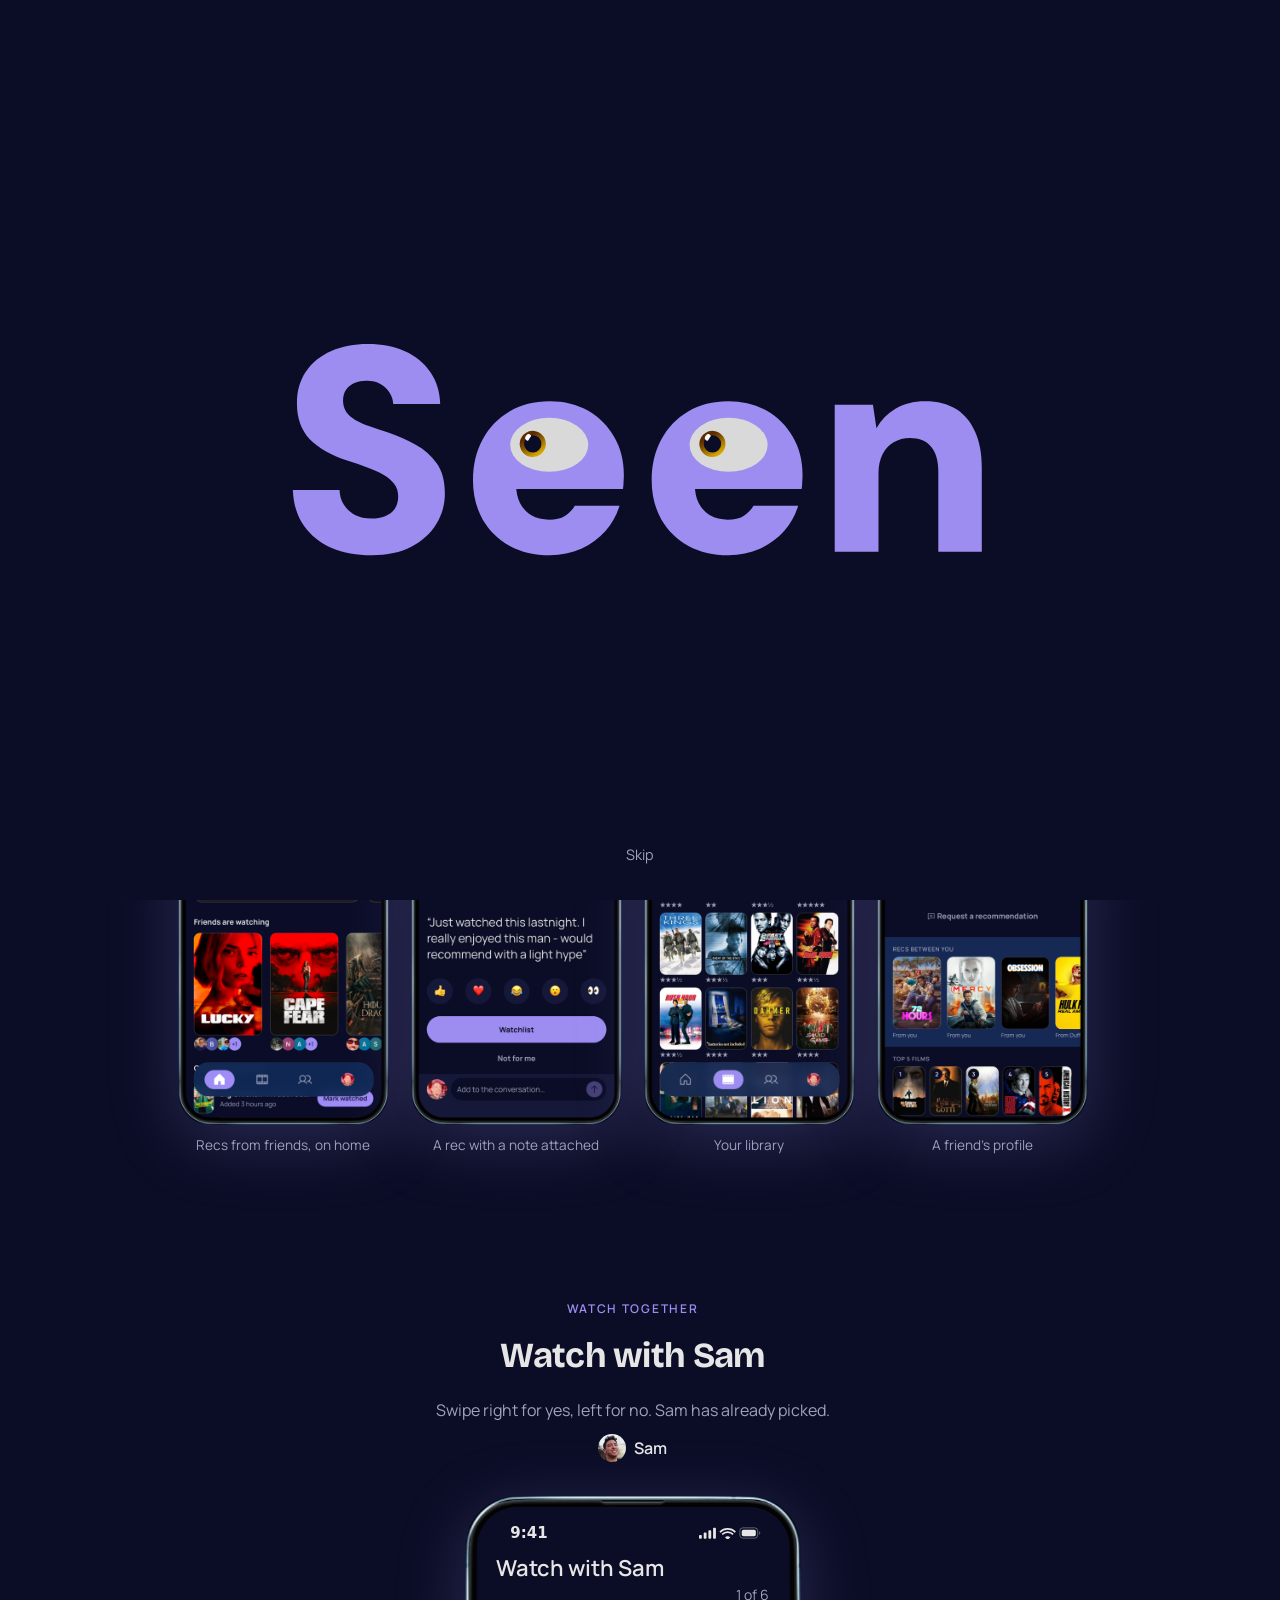
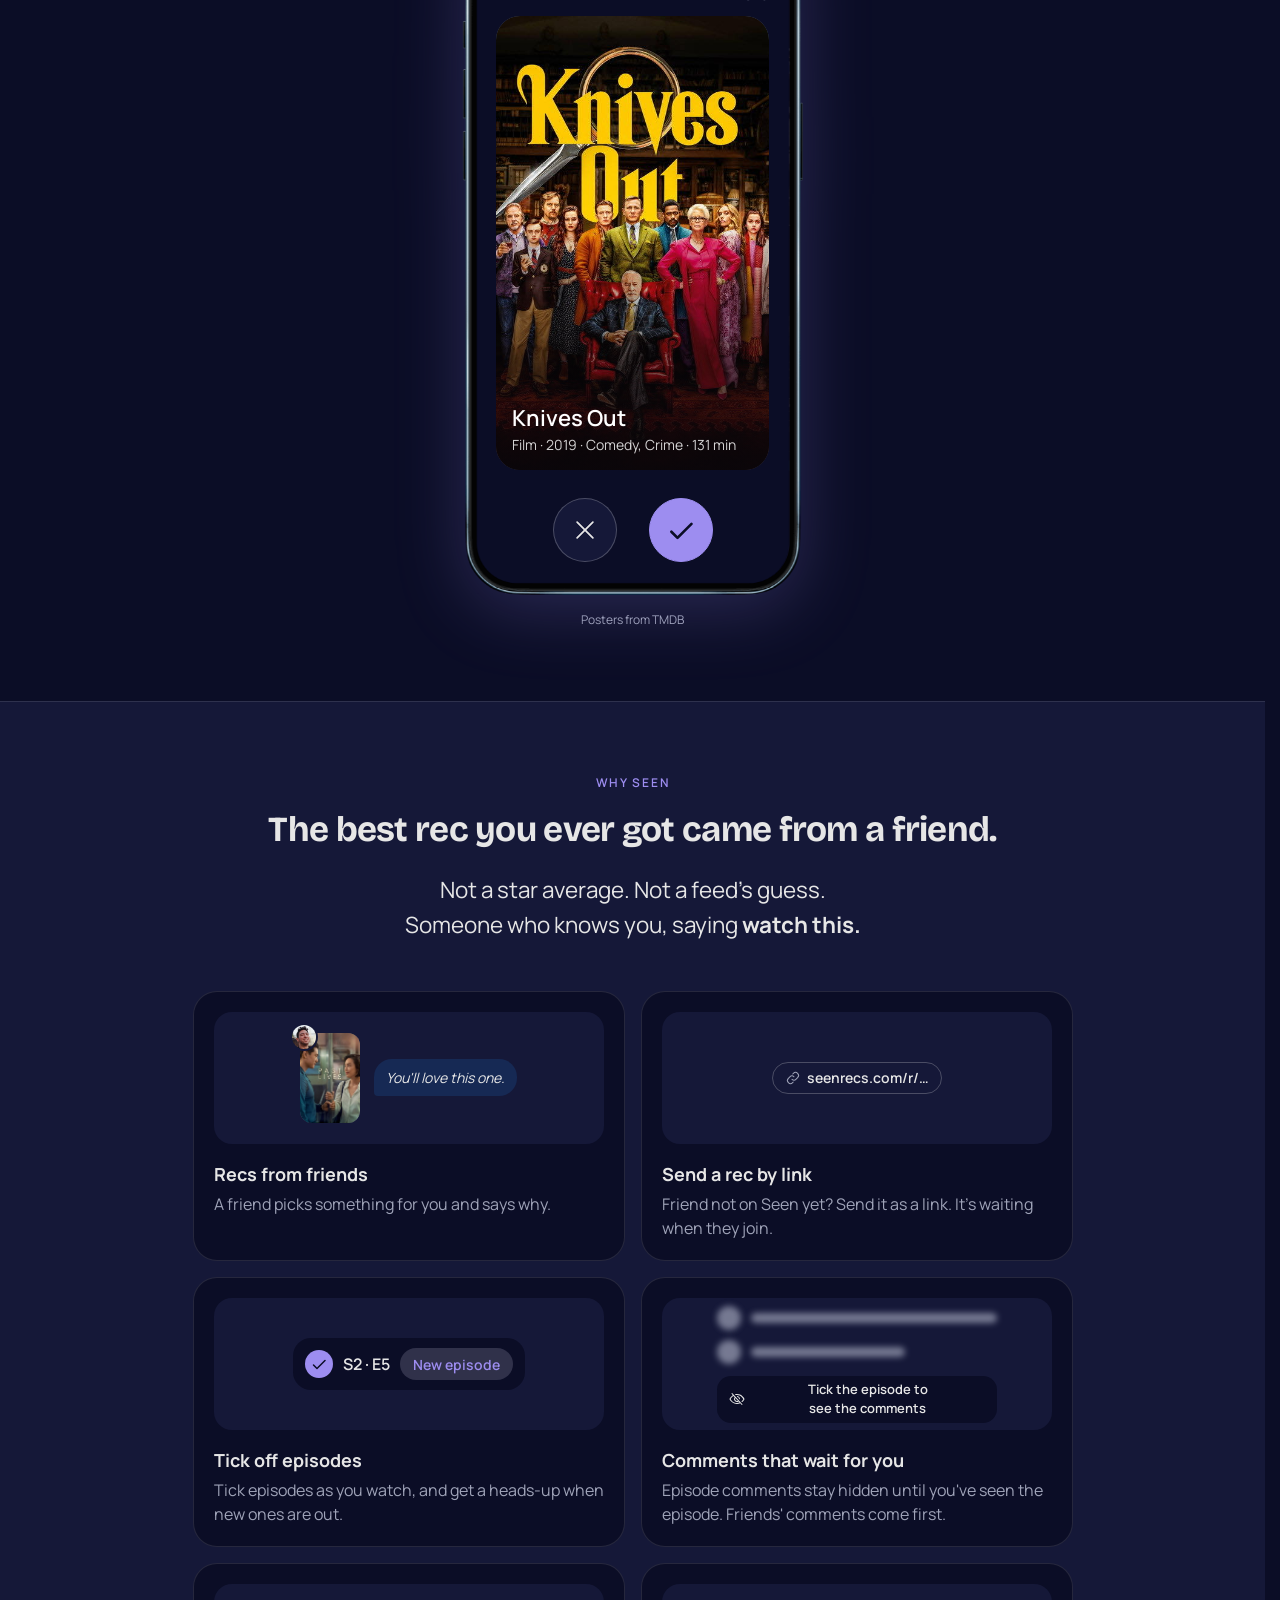
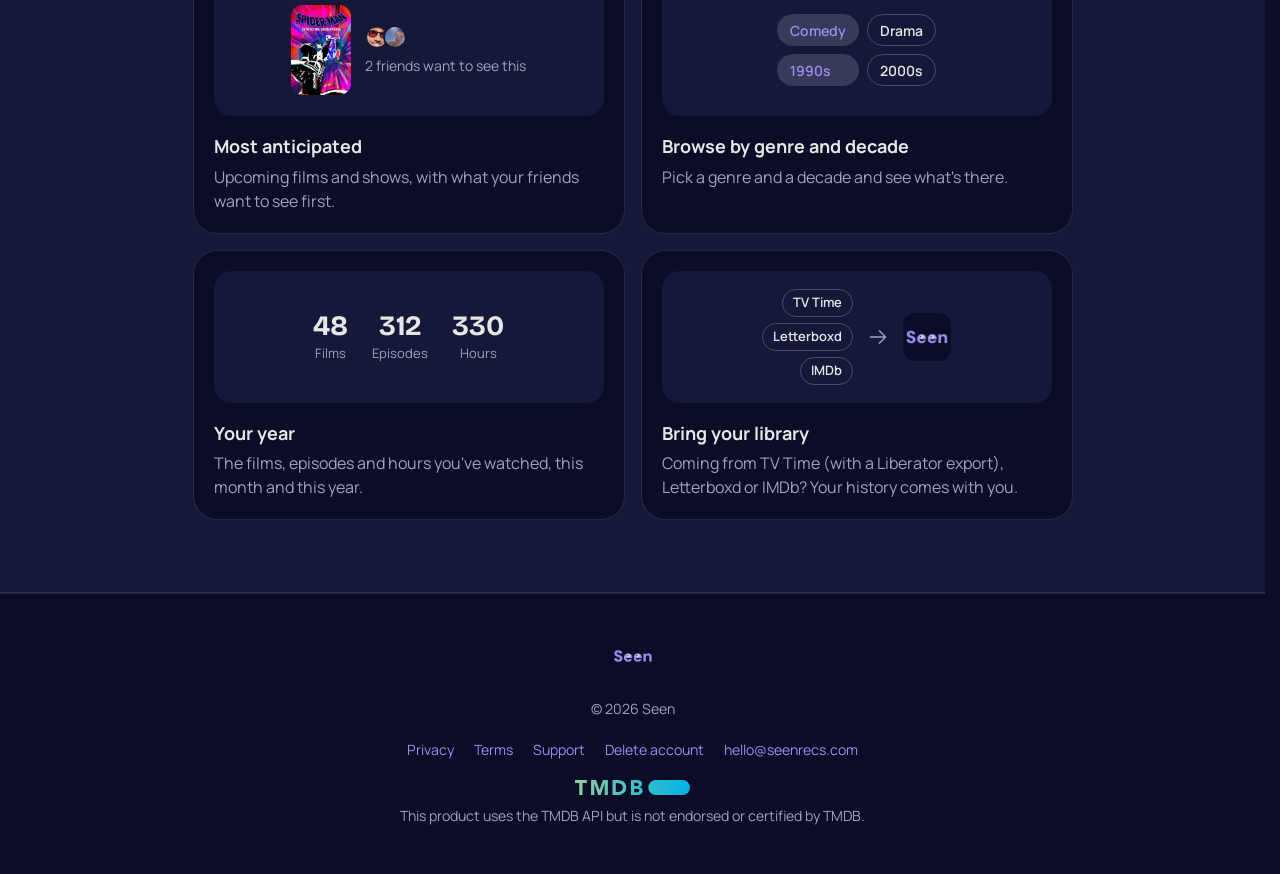
==== commit ec0e362f: "Cloudflare Web Analytics on every page; campaign tags on store buttons - Cloudflare Web Analytics be" ====
--- a/index.html
+++ b/index.html
@@ -160,11 +160,11 @@
       <p class="strapline">What to watch, from the people<br />who actually know you</p>
 
       <div class="cta-row">
-        <a class="btn btn--store" href="https://apps.apple.com/app/id6775920785">
+        <a class="btn btn--store" href="https://apps.apple.com/app/apple-store/id6775920785?pt=128399967&amp;ct=website&amp;mt=8">
           <svg class="btn-apple-logo" viewBox="0 0 814 1000" fill="currentColor" aria-hidden="true" focusable="false"><path d="M788.1 340.9c-5.8 4.5-108.2 62.2-108.2 190.5 0 148.4 130.3 200.9 134.2 202.2-.6 3.2-20.7 71.9-68.7 141.9-42.8 61.6-87.5 123.1-155.5 123.1s-85.5-39.5-164-39.5c-76.5 0-103.7 40.8-165.9 40.8s-105.6-57-155.5-127C46.7 790.7 0 663 0 541.8c0-194.4 126.4-297.5 250.8-297.5 66.1 0 121.2 43.4 162.7 43.4 39.5 0 101.1-46 176.3-46 28.5 0 130.9 2.6 198.3 99.2zm-234-181.5c31.1-36.9 53.1-88.1 53.1-139.3 0-7.1-.6-14.3-1.9-20.1-50.6 1.9-110.8 33.7-147.1 75.8-28.5 32.4-55.1 83.6-55.1 135.5 0 7.8 1.3 15.6 1.9 18.1 3.2.6 8.4 1.3 13.6 1.3 45.4 0 102.5-30.4 135.5-71.3z"/></svg>
           <span>Download on the App&nbsp;Store</span>
         </a>
-        <a class="btn btn--store" href="https://play.google.com/store/apps/details?id=com.paultaylor.seen">
+        <a class="btn btn--store" href="https://play.google.com/store/apps/details?id=com.paultaylor.seen&amp;referrer=utm_source%3Dseenrecs%26utm_campaign%3Dwebsite">
           <img class="btn-google-logo" src="assets/google-g.png" alt="" width="19" height="19" />
           <span>Get it on Google Play</span>
         </a>
@@ -260,11 +260,11 @@
 
       <div class="td-after" hidden>
         <div class="cta-row td-stores">
-          <a class="btn btn--store" href="https://apps.apple.com/app/id6775920785">
+          <a class="btn btn--store" href="https://apps.apple.com/app/apple-store/id6775920785?pt=128399967&amp;ct=website&amp;mt=8">
             <svg class="btn-apple-logo" viewBox="0 0 814 1000" fill="currentColor" aria-hidden="true" focusable="false"><path d="M788.1 340.9c-5.8 4.5-108.2 62.2-108.2 190.5 0 148.4 130.3 200.9 134.2 202.2-.6 3.2-20.7 71.9-68.7 141.9-42.8 61.6-87.5 123.1-155.5 123.1s-85.5-39.5-164-39.5c-76.5 0-103.7 40.8-165.9 40.8s-105.6-57-155.5-127C46.7 790.7 0 663 0 541.8c0-194.4 126.4-297.5 250.8-297.5 66.1 0 121.2 43.4 162.7 43.4 39.5 0 101.1-46 176.3-46 28.5 0 130.9 2.6 198.3 99.2zm-234-181.5c31.1-36.9 53.1-88.1 53.1-139.3 0-7.1-.6-14.3-1.9-20.1-50.6 1.9-110.8 33.7-147.1 75.8-28.5 32.4-55.1 83.6-55.1 135.5 0 7.8 1.3 15.6 1.9 18.1 3.2.6 8.4 1.3 13.6 1.3 45.4 0 102.5-30.4 135.5-71.3z"/></svg>
             <span>Download on the App&nbsp;Store</span>
           </a>
-          <a class="btn btn--store" href="https://play.google.com/store/apps/details?id=com.paultaylor.seen">
+          <a class="btn btn--store" href="https://play.google.com/store/apps/details?id=com.paultaylor.seen&amp;referrer=utm_source%3Dseenrecs%26utm_campaign%3Dwebsite">
             <img class="btn-google-logo" src="assets/google-g.png" alt="" width="19" height="19" />
             <span>Get it on Google Play</span>
           </a>
@@ -425,5 +425,6 @@
 
   <script src="main.js"></script>
   <script src="tonight-demo.js" defer></script>
+  <!-- Cloudflare Web Analytics --><script type='module' src='https://static.cloudflareinsights.com/beacon.min.js' data-cf-beacon='{"token": "34b782bc89304c73b442aa24eff1fb86"}'></script><!-- End Cloudflare Web Analytics -->
 </body>
 </html>
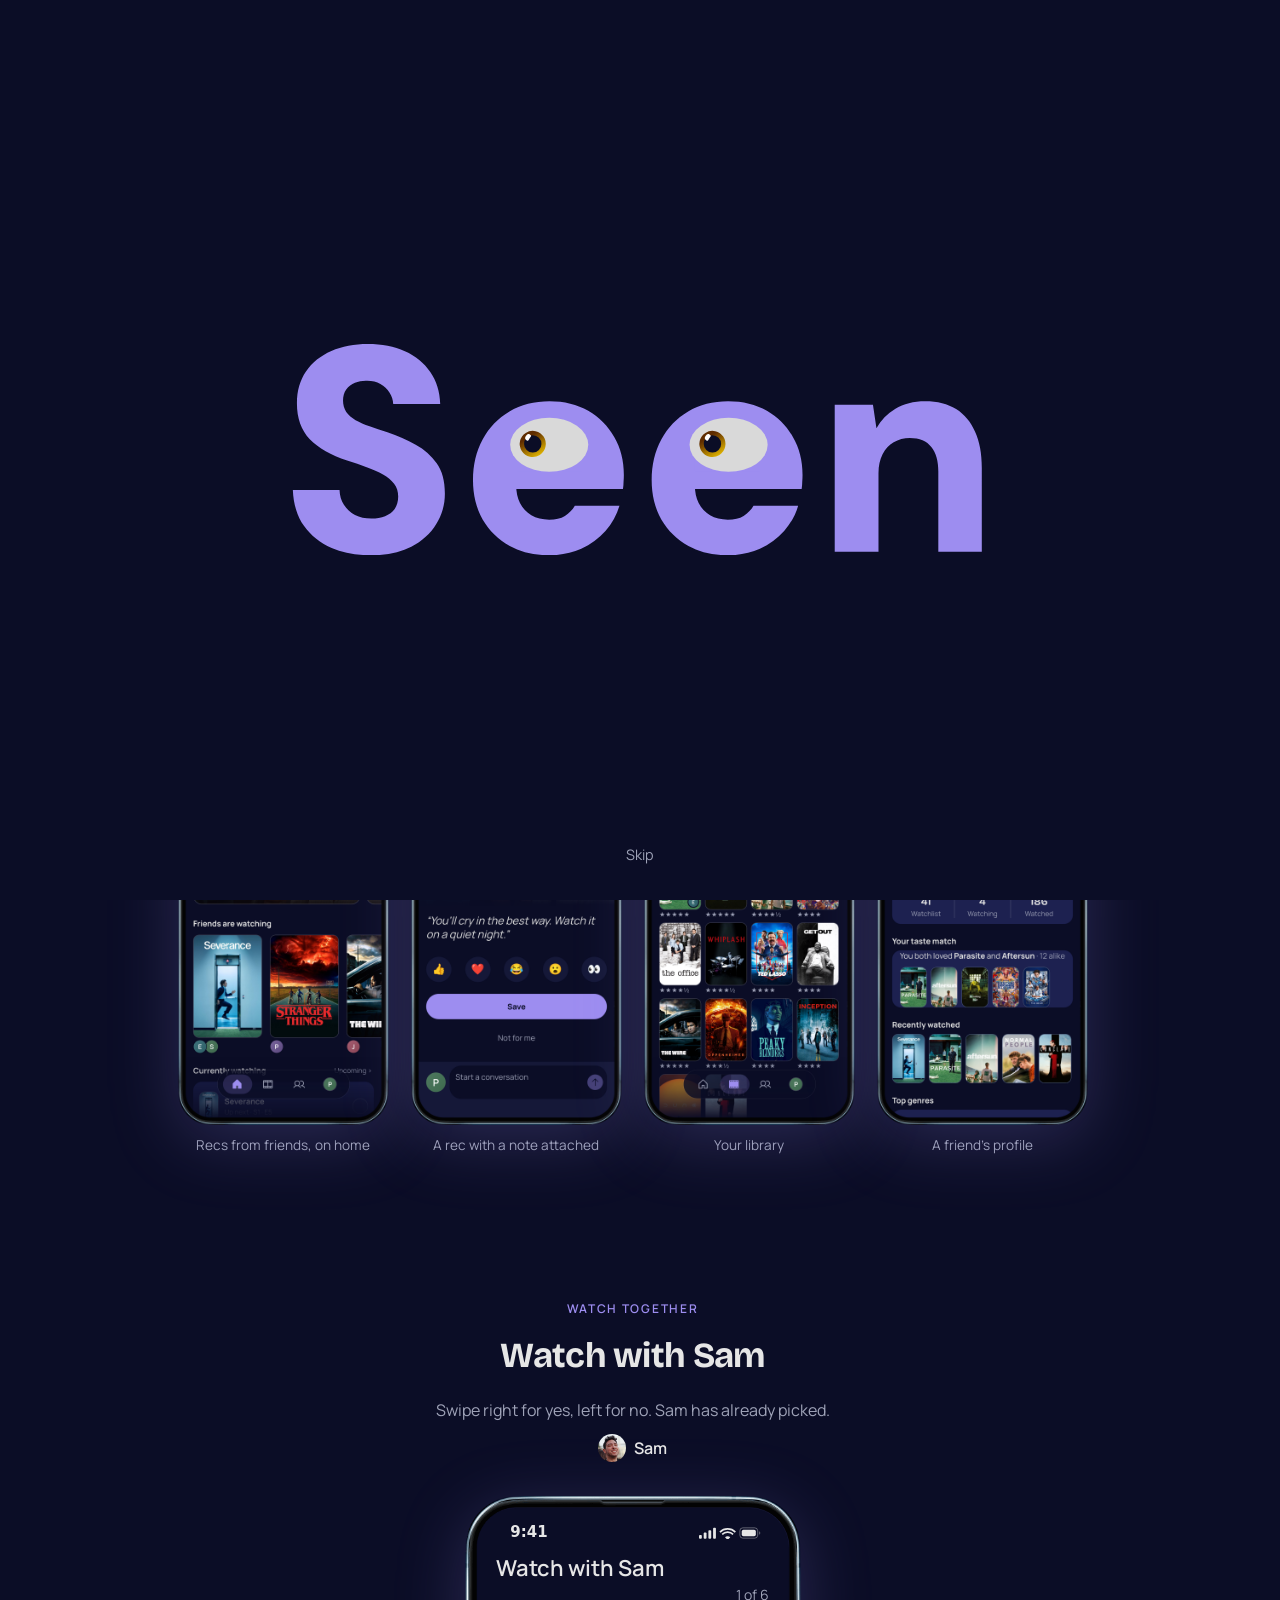
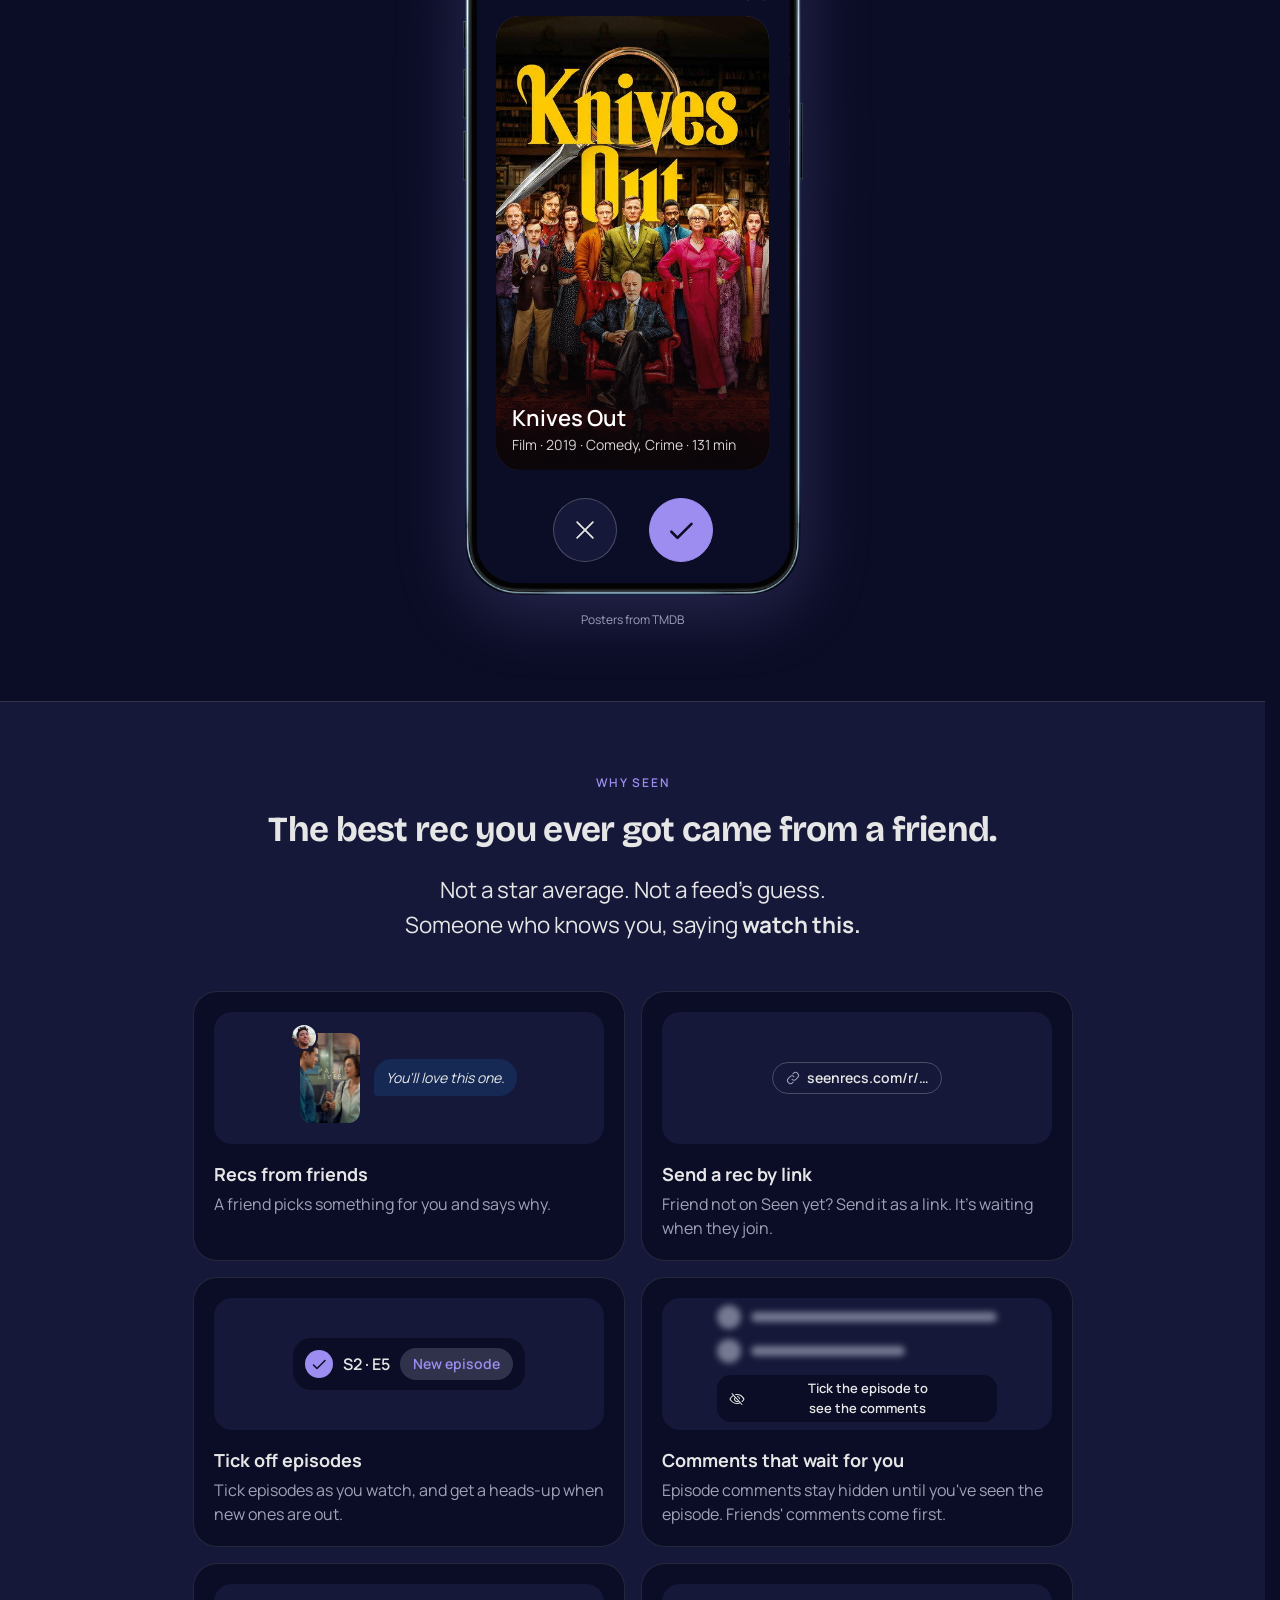
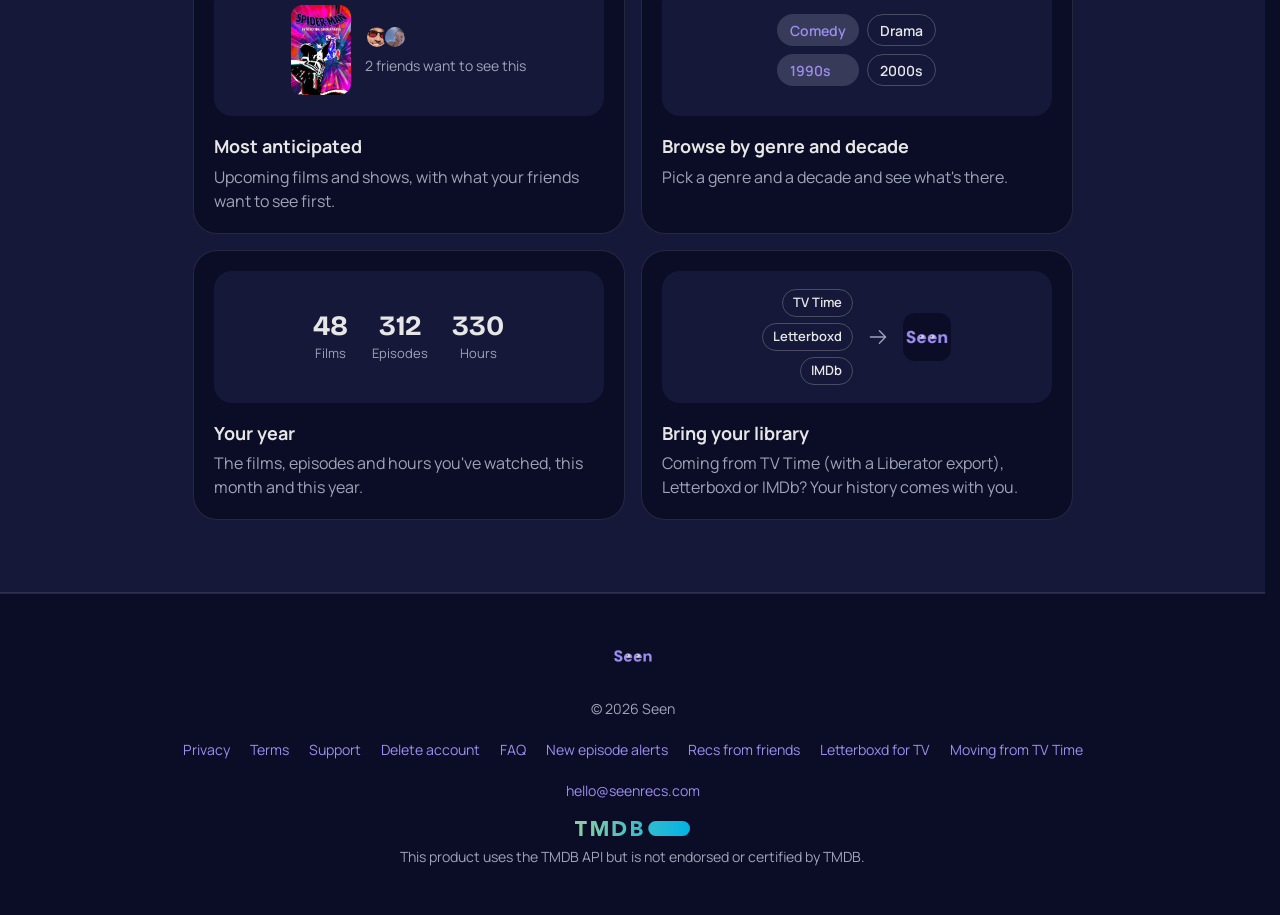
==== commit 6728bb44: "Guide pages and FAQ; footer links; new screenshots New pages: new-episode-alerts, recommendations-fr" ====
--- a/index.html
+++ b/index.html
@@ -33,7 +33,7 @@
     "@type": "SoftwareApplication",
     "name": "Seen",
     "description": "Seen is movie and TV recommendations from friends you trust, not an algorithm.",
-    "operatingSystem": "iOS",
+    "operatingSystem": "iOS, Android",
     "applicationCategory": "EntertainmentApplication",
     "url": "https://seenrecs.com/",
     "installUrl": "https://apps.apple.com/app/id6775920785"
@@ -409,6 +409,11 @@
         <a href="/terms">Terms</a>
         <a href="/support">Support</a>
         <a href="/delete-account">Delete account</a>
+        <a href="/faq">FAQ</a>
+        <a href="/new-episode-alerts">New episode alerts</a>
+        <a href="/recommendations-from-friends">Recs from friends</a>
+        <a href="/letterboxd-for-tv">Letterboxd for TV</a>
+        <a href="/tv-time">Moving from TV Time</a>
         <!-- TODO: Replace with the real contact address (e.g. hello@seenrecs.com once domain email is set up). -->
         <a href="mailto:hello@seenrecs.com">hello@seenrecs.com</a>
       </nav>
